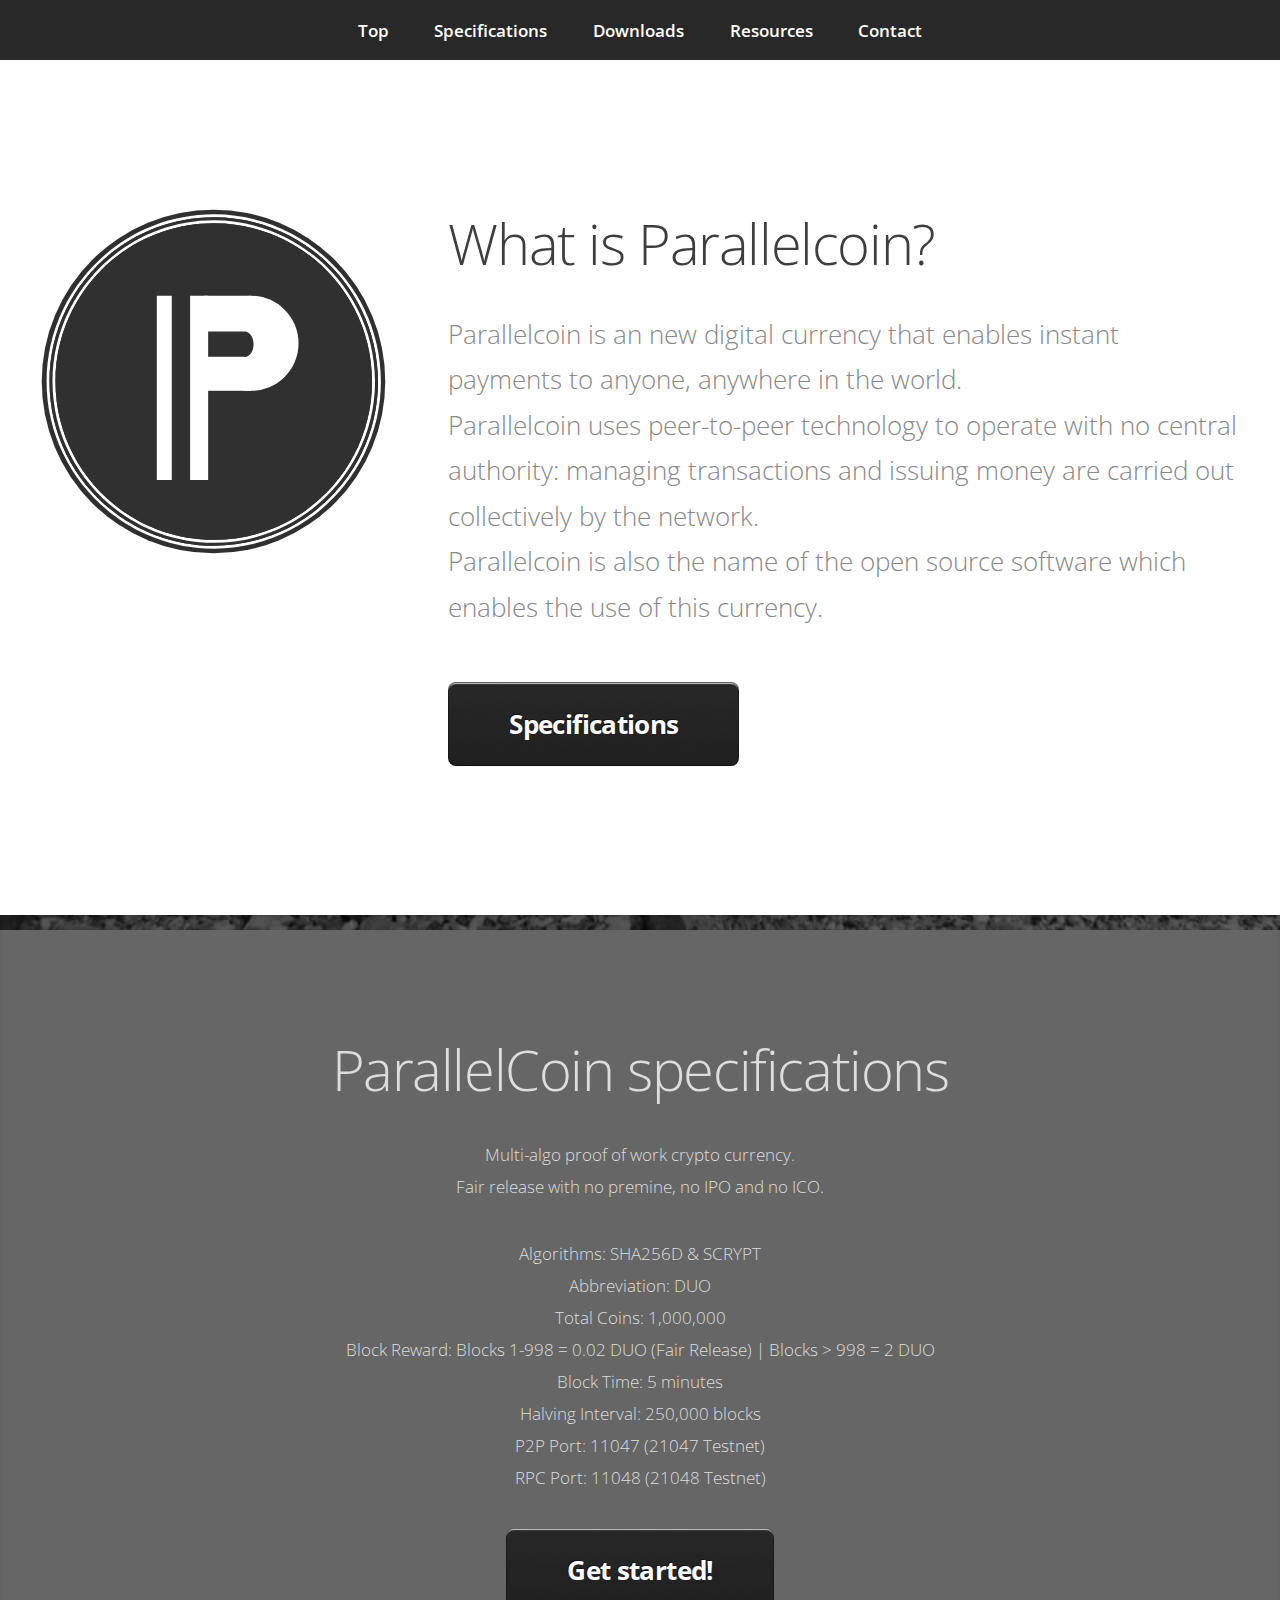
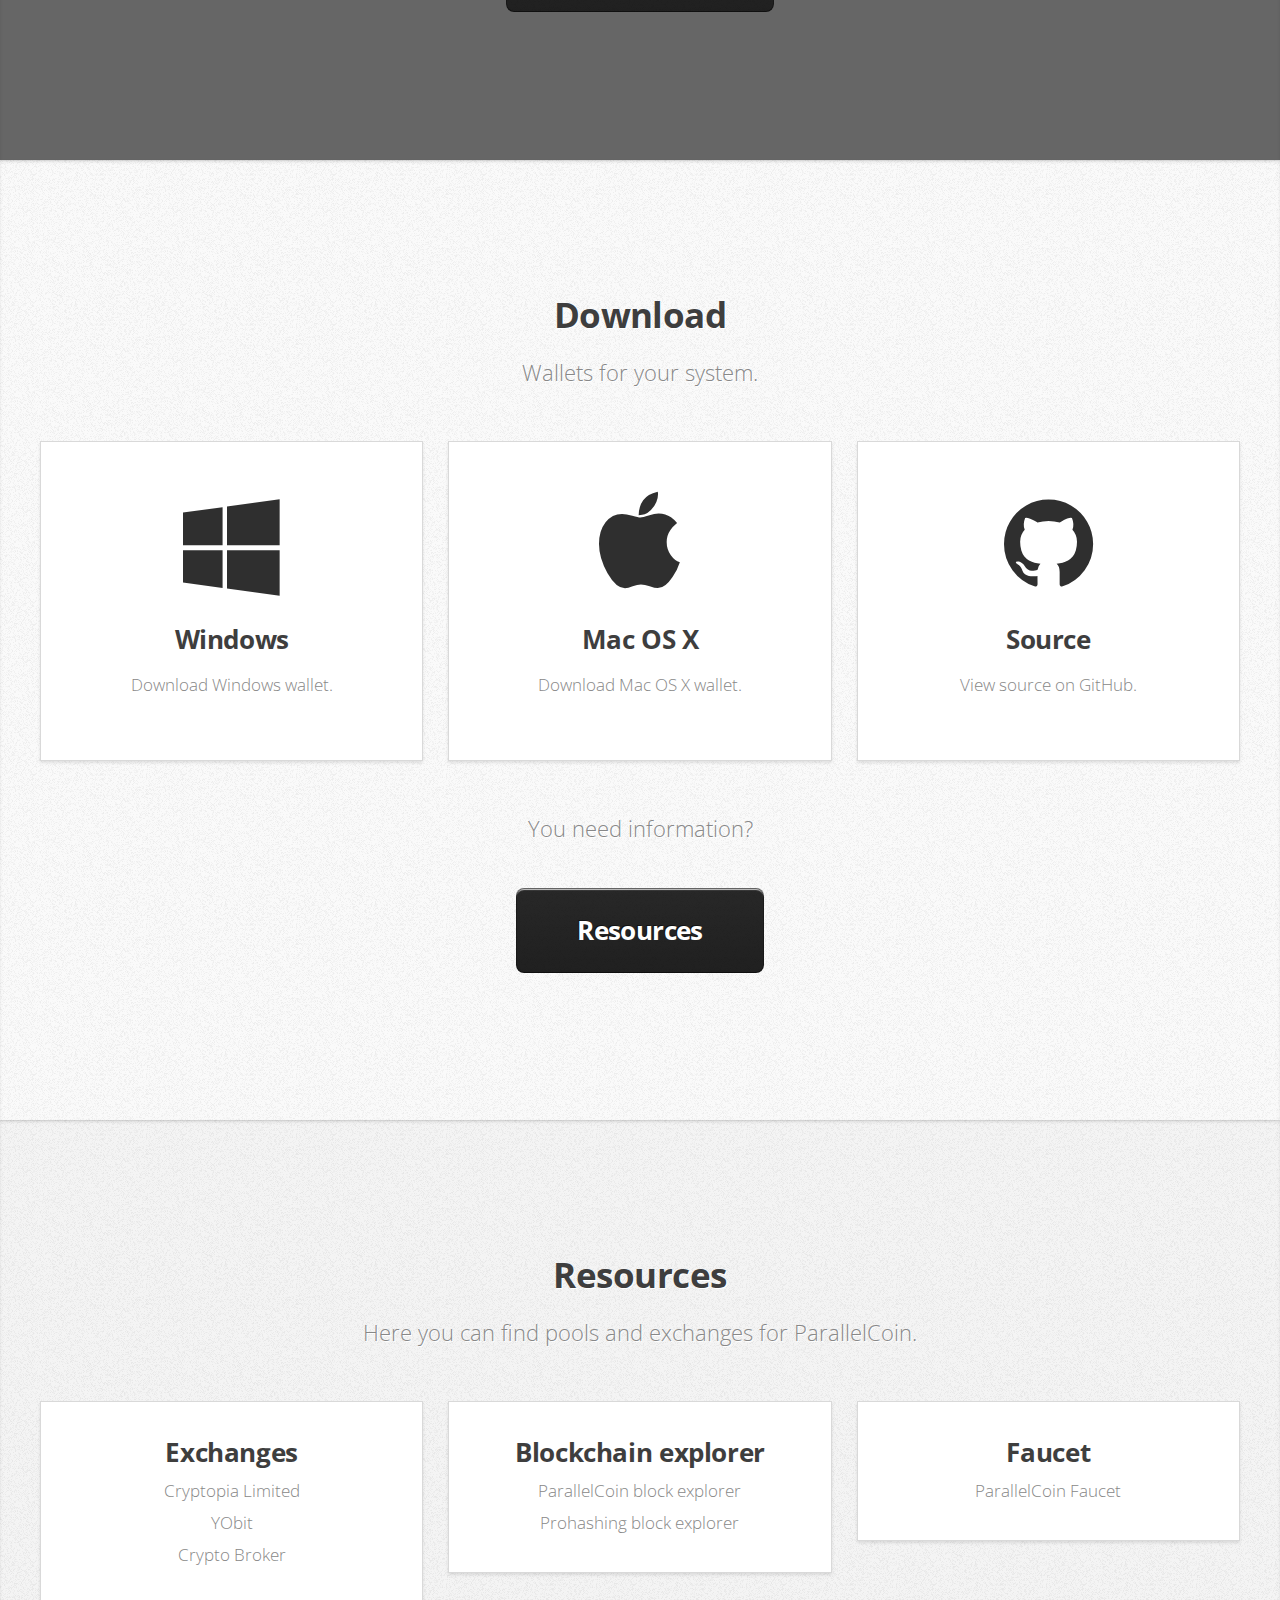
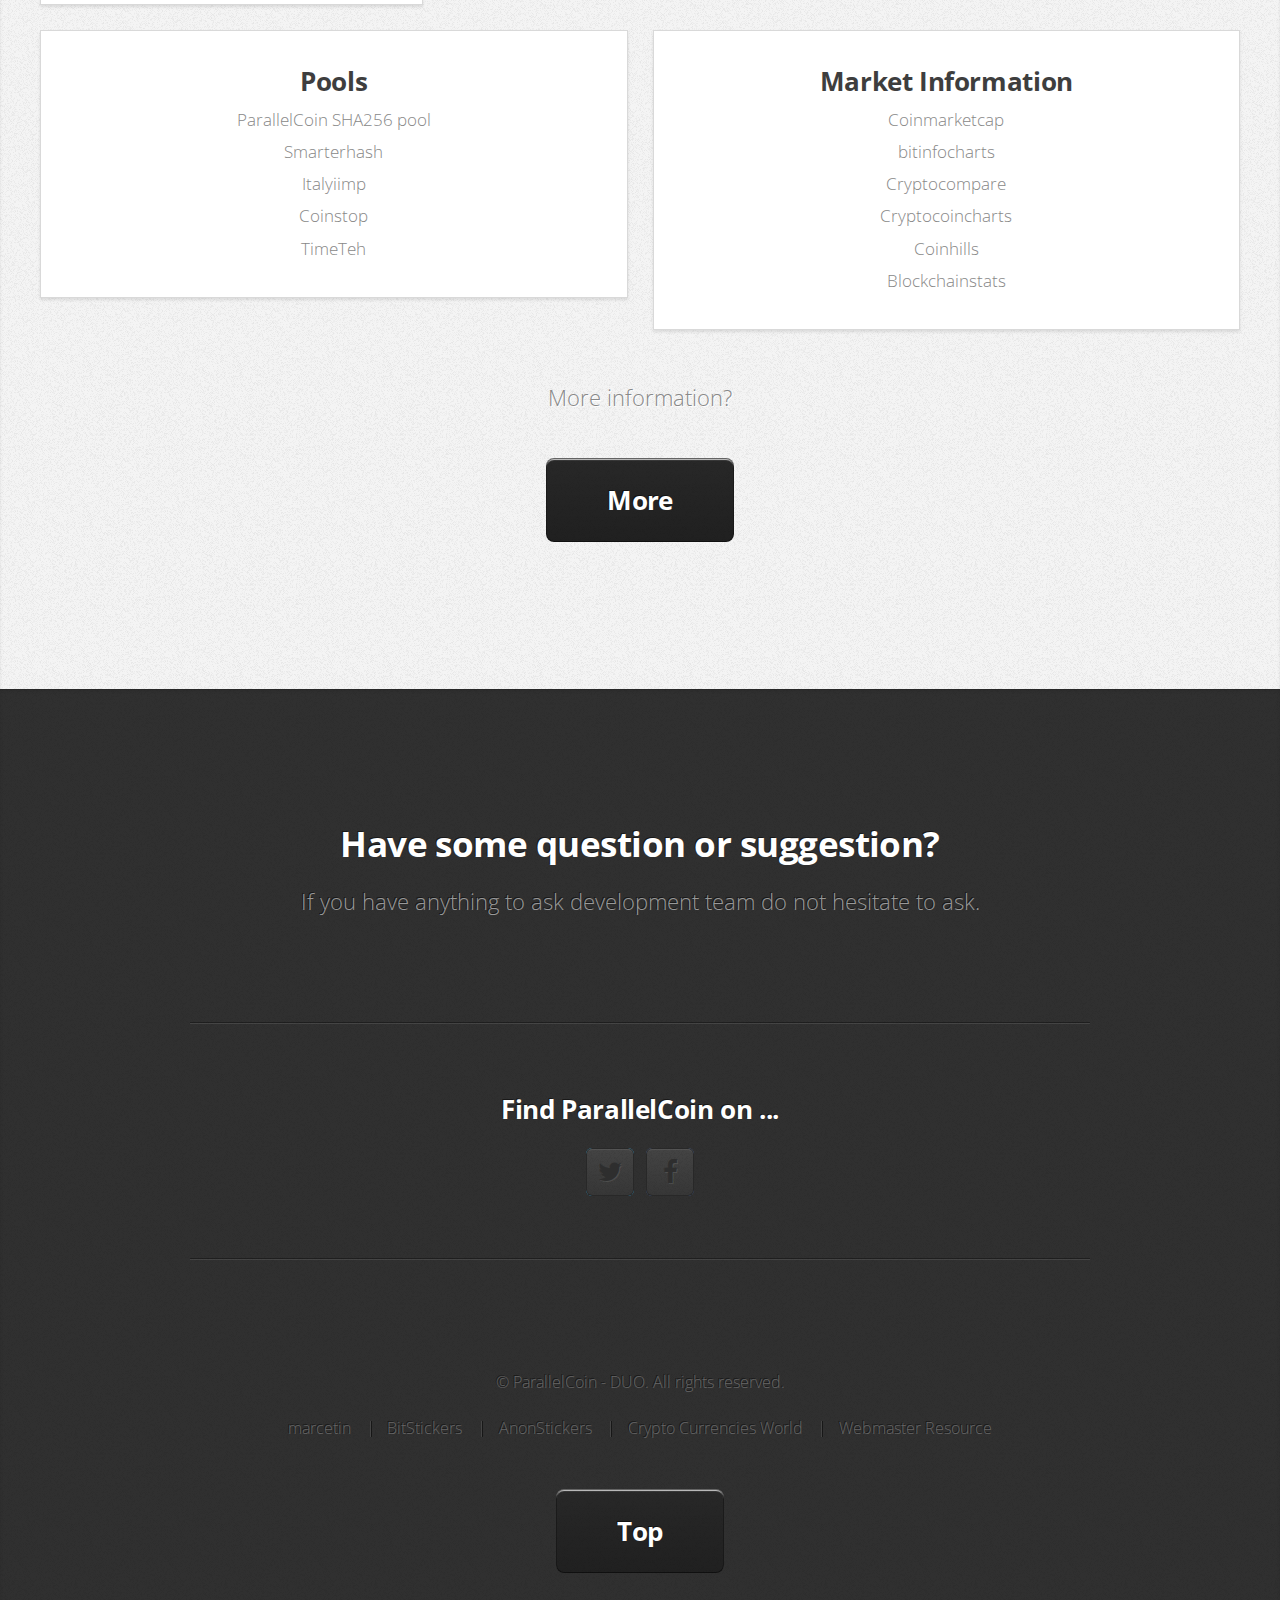
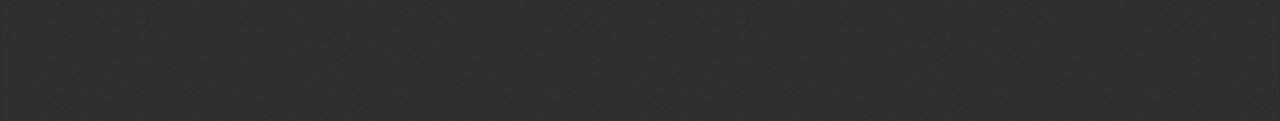
==== parallelcoin.info/index.html @ 6dc966e2 "first upload" ====
<!DOCTYPE HTML>
<html>

<!-- Mirrored from parallelcoin.info/ by HTTrack Website Copier/3.x [XR&CO'2014], Fri, 04 May 2018 20:57:20 GMT -->
<head>
<title>ParallelCoin - DUO</title>
<meta http-equiv="content-type" content="text/html; charset=utf-8" />
<meta name="description" content="Parallelcoin is an experimental new digital currency that enables instant payments to anyone, anywhere in the world." />
<meta name="keywords" content="ParallelCoin, DUO" />
<link rel="icon" type="image/x-icon" href="images/favicon.ico">
<!--[if lte IE 8]><script src="css/ie/html5shiv.js"></script><![endif]-->
<script src="js/jquery.min.js"></script>
<script src="js/jquery.scrolly.min.js"></script>
<script src="js/skel.min.js"></script>
<script src="js/init.js"></script>
<noscript>
			<link rel="stylesheet" href="css/skel.css" />
			<link rel="stylesheet" href="css/style.css" />
			<link rel="stylesheet" href="css/style-desktop.css" />
		</noscript>
<!--[if lte IE 8]><link rel="stylesheet" href="css/ie/v8.css" /><![endif]-->
<!--[if lte IE 9]><link rel="stylesheet" href="css/ie/v9.css" /><![endif]-->
</head>
<body>

<nav id="nav">
<ul class="container">
<li><a href="#top">Top</a></li>
<li><a href="#specs">Specifications</a></li>
<li><a href="#work">Downloads</a></li>
<li><a href="#portfolio">Resources</a></li>
<li><a href="#contact">Contact</a></li>
</ul>
</nav>

<div class="wrapper style0 first">
<article class="container" id="top">
<div class="row">
<div class="4u">
<span class="image fit"><img src="images/logo1.svg" alt="DUO - ParallelCoin" /></span>
</div>
<div class="8u">
<header>
<h1>What is Parallelcoin?</h1>
</header>
<p>Parallelcoin is an new digital currency that enables instant payments to anyone, anywhere in the world. <br>Parallelcoin uses peer-to-peer technology to operate with no central authority: managing transactions and issuing money are carried out collectively by the network.<br> Parallelcoin is also the name of the open source software which enables the use of this currency.</p>
<a href="#specs" class="button big scrolly">Specifications</a>
</div>
</div>
</article>
</div>

<div class="wrapper style1">
<article class="container" id="specs">
<div class="row">
<div class="12u">
<header>
<h1>ParallelCoin specifications</h1>
</header>
<p>Multi-algo proof of work crypto currency.<br>Fair release with no premine, no IPO and no ICO.<br>
<ul>
<li>Algorithms: SHA256D & SCRYPT</li>
<li>Abbreviation: DUO</li>
<li>Total Coins: 1,000,000</li>
<li>Block Reward: Blocks 1-998 = 0.02 DUO (Fair Release) | Blocks > 998 = 2 DUO</li>
<li>Block Time: 5 minutes</li>
<li>Halving Interval: 250,000 blocks</li>
<li>P2P Port: 11047 (21047 Testnet)</li>
<li>RPC Port: 11048 (21048 Testnet)</li>
</ul>
</p>
<a href="#work" class="button big scrolly">Get started!</a>
</div>
</div>
</article>
</div>

<div class="wrapper style2">
<article id="work">
<header>
<h2>Download</h2>
<p>Wallets for your system.</p>
</header>
<div class="container">
<div class="row">
<div class="4u">
<section class="box style1">
<a href="download/Parallelcoin-qt-v1.2.0.0-Win.zip" target="_blank">
<span class="icon featured fa-windows"></span>
<h3>Windows</h3>
<p>Download Windows wallet.</p>
</a>
</section>
</div>
<div class="4u">
<section class="box style1">
<a href="https://github.com/marcetin/parallelcoin" target="_blank">
<span class="icon featured fa-apple"></span>
<h3>Mac OS X</h3>
<p>Download Mac OS X wallet.</p>
</a>
</section>
</div>
<div class="4u">
<section class="box style1">
<a href="https://github.com/marcetin/parallelcoin" target="_blank">
<span class="icon featured fa-github"></span>
<h3>Source</h3>
<p>View source on GitHub.</p>
</a>
</section>
</div>
</div>
</div>
<footer>
<p>You need information?</p>
<a href="#portfolio" class="button big scrolly">Resources</a>
</footer>
</article>
</div>

<div class="wrapper style3">
<article id="portfolio">
<header>
<h2>Resources</h2>
<p>Here you can find pools and exchanges for ParallelCoin.</p>
</header>
<div class="container">
<div class="row">
<div class="4u">
<article class="box style2">
<h3>Exchanges</h3>
<p><a href="https://www.cryptopia.co.nz/Exchange?market=DUO_BTC" target="_blank">Cryptopia Limited</a></p>
<p><a href="https://yobit.net/en/trade/DUO/BTC" target="_blank">YObit</a></p>
<p><a href="https://trade.cryptobroker.io/markets/duobtc" target="_blank">Crypto Broker</a></p>
</article>
</div>
<div class="4u">
<article class="box style2">
<h3>Blockchain explorer</h3>
<p><a href="http://explorer.parallelcoin.info/" target="_blank">ParallelCoin block explorer</a></p>
<p><a href="https://prohashing.com/explorer/Parallelcoin/" target="_blank">Prohashing block explorer</a></p>
</article>
</div>
<div class="4u">
<article class="box style2">
<h3>Faucet</h3>
<p><a href="http://faucet.parallelcoin.info/">ParallelCoin Faucet</a></p>
</article>
</div>
</div>
<div class="row">
<div class="6u">
<article class="box style2">
<h3>Pools</h3>
<p><a href="http://pool.parallelcoin.info/" target="_blank">ParallelCoin SHA256 pool</a></p>
<p><a href="http://duo.smarterhash.com/" target="_blank">Smarterhash</a></p>
<p><a href="http://italyiimp.com/site/mining/" target="_blank">Italyiimp</a></p>
<p><a href="https://duo.coinstop.me/" target="_blank">Coinstop</a></p>
<p><a href="http://timeteh.com/" target="_blank">TimeTeh</a></p>
</article>
</div>
<div class="6u">
<article class="box style2">
<h3>Market Information</h3>
<p><a href="http://coinmarketcap.com/currencies/parallelcoin" target="_blank">Coinmarketcap</a></p>
<p><a href="https://bitinfocharts.com/de/parallelcoin/" target="_blank">bitinfocharts</a></p>
<p><a href="https://www.cryptocompare.com/coins/duo/overview" target="_blank">Cryptocompare</a></p>
<p><a href="http://www.cryptocoincharts.info/coins/show/duo" target="_blank">Cryptocoincharts</a></p>
<p><a href="https://www.coinhills.com/market/duo/" target="_blank">Coinhills</a></p>
<p><a href="http://www.blockchainstats.org/altcoin-market-data/parallelcoin-market-data/" target="_blank">Blockchainstats</a></p>
</article>
</div>
</div>
</div>
<footer>
<p>More information?</p>
<a href="#contact" class="button big scrolly">More</a>
</footer>
</article>
</div>

<div class="wrapper style4">
<article id="contact" class="container 75%">
<header>
<h2>Have some question or suggestion?</h2>
<p>If you have anything to ask development team do not hesitate to ask.</p>
</header>
<div>

<div class="row">
<div class="12u">
<hr />
<h3>Find ParallelCoin on ...</h3>
<ul class="social">
<li><a href="https://twitter.com/parallelcoinduo" class="icon fa-twitter"><span class="label">Twitter</span></a></li>
<li><a href="#" class="icon fa-facebook"><span class="label">Facebook</span></a></li>

</ul>
<hr />
</div>
</div>
</div>
<footer>
<ul id="copyright">
<li>&copy; ParallelCoin - DUO. All rights reserved.</li>
</ul>
<ul id="copyright">
<li><a href="http://marcetin.com/">marcetin</a></li>
<li><a href="https://bitstickers.net/">BitStickers</a></li>
<li><a href="https://anonstickers.shop/">AnonStickers</a></li>
<li><a href="http://com-http.us/">Crypto Currencies World</a></li>
<li><a href="http://com-http.org/">Webmaster Resource</a></li>
</ul>
</footer>
</article>
<a href="#top" class="button big scrolly">Top</a>
</div>
</body>

<!-- Mirrored from parallelcoin.info/ by HTTrack Website Copier/3.x [XR&CO'2014], Fri, 04 May 2018 20:57:24 GMT -->
</html>
---- parallelcoin.info/css/skel.css ----
/* Resets (http://meyerweb.com/eric/tools/css/reset/ | v2.0 | 20110126 | License: none (public domain)) */

	html,body,div,span,applet,object,iframe,h1,h2,h3,h4,h5,h6,p,blockquote,pre,a,abbr,acronym,address,big,cite,code,del,dfn,em,img,ins,kbd,q,s,samp,small,strike,strong,sub,sup,tt,var,b,u,i,center,dl,dt,dd,ol,ul,li,fieldset,form,label,legend,table,caption,tbody,tfoot,thead,tr,th,td,article,aside,canvas,details,embed,figure,figcaption,footer,header,hgroup,menu,nav,output,ruby,section,summary,time,mark,audio,video{margin:0;padding:0;border:0;font-size:100%;font:inherit;vertical-align:baseline;}article,aside,details,figcaption,figure,footer,header,hgroup,menu,nav,section{display:block;}body{line-height:1;}ol,ul{list-style:none;}blockquote,q{quotes:none;}blockquote:before,blockquote:after,q:before,q:after{content:'';content:none;}table{border-collapse:collapse;border-spacing:0;}body{-webkit-text-size-adjust:none}

/* Box Model */

	*, *:before, *:after {
		-moz-box-sizing: border-box;
		-webkit-box-sizing: border-box;
		box-sizing: border-box;
	}

/* Container */

	.container {
		margin-left: auto;
		margin-right: auto;

		/* width: (containers) */
		width: 1200px;
	}

	/* Modifiers */

		/* 125% */
			.container.\31 25\25 {
				width: 100%;

				/* max-width: (containers * 1.25) */
				max-width: 1500px;

				/* min-width: (containers) */
				min-width: 1200px;
			}

		/* 75% */
			.container.\37 5\25 {

				/* width: (containers * 0.75) */
				width: 900px;

			}

		/* 50% */
			.container.\35 0\25 {

				/* width: (containers * 0.50) */
				width: 600px;

			}

		/* 25% */
			.container.\32 5\25 {

				/* width: (containers * 0.25) */
				width: 300px;

			}

/* Grid */

	.row {
		border-bottom: solid 1px transparent;
	}

	.row > * {
		float: left;
	}

	.row:after, .row:before {
		content: '';
		display: block;
		clear: both;
		height: 0;
	}

	.row.uniform > * > :first-child {
		margin-top: 0;
	}

	.row.uniform > * > :last-child {
		margin-bottom: 0;
	}

	/* Gutters */

		/* Normal */

			.row > * {
				/* padding: (gutters.horizontal) 0 0 (gutters.vertical) */
				padding: 40px 0 0 40px;
			}

			.row {
				/* margin: -(gutters.horizontal) 0 -1px -(gutters.vertical) */
				margin: -40px 0 -1px -40px;
			}

			.row.uniform > * {
				/* padding: (gutters.vertical) 0 0 (gutters.vertical) */
				padding: 40px 0 0 40px;
			}

			.row.uniform {
				/* margin: -(gutters.vertical) 0 -1px -(gutters.vertical) */
				margin: -40px 0 -1px -40px;
			}

		/* 200% */

			.row.\32 00\25 > * {
				/* padding: (gutters.horizontal) 0 0 (gutters.vertical) */
				padding: 80px 0 0 80px;
			}

			.row.\32 00\25 {
				/* margin: -(gutters.horizontal) 0 -1px -(gutters.vertical) */
				margin: -80px 0 -1px -80px;
			}

			.row.uniform.\32 00\25 > * {
				/* padding: (gutters.vertical) 0 0 (gutters.vertical) */
				padding: 80px 0 0 80px;
			}

			.row.uniform.\32 00\25 {
				/* margin: -(gutters.vertical) 0 -1px -(gutters.vertical) */
				margin: -80px 0 -1px -80px;
			}

		/* 150% */

			.row.\31 50\25 > * {
				/* padding: (gutters.horizontal) 0 0 (gutters.vertical) */
				padding: 60px 0 0 60px;
			}

			.row.\31 50\25 {
				/* margin: -(gutters.horizontal) 0 -1px -(gutters.vertical) */
				margin: -60px 0 -1px -60px;
			}

			.row.uniform.\31 50\25 > * {
				/* padding: (gutters.vertical) 0 0 (gutters.vertical) */
				padding: 60px 0 0 60px;
			}

			.row.uniform.\31 50\25 {
				/* margin: -(gutters.vertical) 0 -1px -(gutters.vertical) */
				margin: -60px 0 -1px -60px;
			}

		/* 50% */

			.row.\35 0\25 > * {
				/* padding: (gutters.horizontal) 0 0 (gutters.vertical) */
				padding: 20px 0 0 20px;
			}

			.row.\35 0\25 {
				/* margin: -(gutters.horizontal) 0 -1px -(gutters.vertical) */
				margin: -20px 0 -1px -20px;
			}

			.row.uniform.\35 0\25 > * {
				/* padding: (gutters.vertical) 0 0 (gutters.vertical) */
				padding: 20px 0 0 20px;
			}

			.row.uniform.\35 0\25 {
				/* margin: -(gutters.vertical) 0 -1px -(gutters.vertical) */
				margin: -20px 0 -1px -20px;
			}

		/* 25% */

			.row.\32 5\25 > * {
				/* padding: (gutters.horizontal) 0 0 (gutters.vertical) */
				padding: 10px 0 0 10px;
			}

			.row.\32 5\25 {
				/* margin: -(gutters.horizontal) 0 -1px -(gutters.vertical) */
				margin: -10px 0 -1px -10px;
			}

			.row.uniform.\32 5\25 > * {
				/* padding: (gutters.vertical) 0 0 (gutters.vertical) */
				padding: 10px 0 0 10px;
			}

			.row.uniform.\32 5\25 {
				/* margin: -(gutters.vertical) 0 -1px -(gutters.vertical) */
				margin: -10px 0 -1px -10px;
			}

		/* 0% */

			.row.\30 \25 > * {
				padding: 0;
			}

			.row.\30 \25 {
				margin: 0 0 -1px 0;
			}

	/* Cells */

		.\31 2u, .\31 2u\24 { width: 100%; clear: none; margin-left: 0; }
		.\31 1u, .\31 1u\24 { width: 91.6666666667%; clear: none; margin-left: 0; }
		.\31 0u, .\31 0u\24 { width: 83.3333333333%; clear: none; margin-left: 0; }
		.\39 u, .\39 u\24 { width: 75%; clear: none; margin-left: 0; }
		.\38 u, .\38 u\24 { width: 66.6666666667%; clear: none; margin-left: 0; }
		.\37 u, .\37 u\24 { width: 58.3333333333%; clear: none; margin-left: 0; }
		.\36 u, .\36 u\24 { width: 50%; clear: none; margin-left: 0; }
		.\35 u, .\35 u\24 { width: 41.6666666667%; clear: none; margin-left: 0; }
		.\34 u, .\34 u\24 { width: 33.3333333333%; clear: none; margin-left: 0; }
		.\33 u, .\33 u\24 { width: 25%; clear: none; margin-left: 0; }
		.\32 u, .\32 u\24 { width: 16.6666666667%; clear: none; margin-left: 0; }
		.\31 u, .\31 u\24 { width: 8.3333333333%; clear: none; margin-left: 0; }

		.\31 2u\24 + *,
		.\31 1u\24 + *,
		.\31 0u\24 + *,
		.\39 u\24 + *,
		.\38 u\24 + *,
		.\37 u\24 + *,
		.\36 u\24 + *,
		.\35 u\24 + *,
		.\34 u\24 + *,
		.\33 u\24 + *,
		.\32 u\24 + *,
		.\31 u\24 + * {
			clear: left;
		}

		.\-11u { margin-left: 91.6666666667% }
		.\-10u { margin-left: 83.3333333333% }
		.\-9u { margin-left: 75% }
		.\-8u { margin-left: 66.6666666667% }
		.\-7u { margin-left: 58.3333333333% }
		.\-6u { margin-left: 50% }
		.\-5u { margin-left: 41.6666666667% }
		.\-4u { margin-left: 33.3333333333% }
		.\-3u { margin-left: 25% }
		.\-2u { margin-left: 16.6666666667% }
		.\-1u { margin-left: 8.3333333333% }
---- parallelcoin.info/css/style.css ----
@charset 'UTF-8';@import 'https://fonts.googleapis.com/css?family=Open+Sans:300,300italic,600,600italic,700';@import 'font-awesome.min.css';body,input,textarea,select{font-family:open sans,sans-serif;line-height:1.85em;color:#888;font-weight:300}body.is-loading *{-moz-transition:none!important;-webkit-transition:none!important;-o-transition:none!important;-ms-transition:none!important;transition:none!important;-moz-animation:none!important;-webkit-animation:none!important;-o-animation:none!important;-ms-animation:none!important;animation:none!important}body{background-image:url(../images/bg01.jpg);background-position:center center;background-repeat:no-repeat;background-size:cover;background-attachment:fixed}a,a:visited{color:#888;text-decoration:none;-moz-transition:color .2s ease-in-out;-webkit-transition:color .2s ease-in-out;-o-transition:color .2s ease-in-out;-ms-transition:color .2s ease-in-out;transition:color .2s ease-in-out}a:hover{}a img{border:0}b,strong{font-weight:600;color:#3e3e3e}i,em{font-style:italic}sub{position:relative;top:.5em;font-size:.8em}sup{position:relative;top:-.5em;font-size:.8em}blockquote{border-left:solid .75em #eee;padding:1em 0 1em 1.5em;font-style:italic}h1,h2,h3,h4,h5,h6{color:#3e3e3e}h1 a,h2 a,h3 a,h4 a,h5 a,h6 a{text-decoration:none;color:inherit}h2,h3,h4,h5,h6{font-weight:700}h1{font-weight:300}h1 strong{font-weight:700}em,i{font-style:italic}br.clear{clear:both}hr{border:0;border-top:solid 1px #444;border-top-color:rgba(0,0,0,.35);box-shadow:0 1px 0 0 rgba(255,255,255,.1);height:1px;margin:3em 0 4em}p,ul,ol,dl,table{margin-bottom:2em}form{}form label{color:#3e3e3e;font-weight:700;display:block;margin:0 0 .5em}form input[type=text],form input[type=email],form input[type=password],form select,form textarea{-webkit-appearance:none;display:block;border:0;padding:.75em;font-size:1em;border-radius:8px;border:solid 1px #ddd;background:#fff;color:#bbb;box-shadow:inset 0 2px 3px 1px rgba(0,0,0,.05),0 1px 0 0 rgba(255,255,255,.025);width:100%;-moz-transition:background .2s ease-in-out,box-shadow .2s ease-in-out;-webkit-transition:background .2s ease-in-out,box-shadow .2s ease-in-out;-o-transition:background .2s ease-in-out,box-shadow .2s ease-in-out;-ms-transition:background .2s ease-in-out,box-shadow .2s ease-in-out;transition:background .2s ease-in-out,box-shadow .2s ease-in-out}form input[type=text]:focus,form input[type=email]:focus,form input[type=password]:focus,form select:focus,form textarea:focus{background:#fafafa;box-shadow:inset 0 2px 5px 0 rgba(0,0,0,.05),0 1px 0 0 rgba(255,255,255,.025),inset 0 0 2px 1px #43bff0}form textarea{height:15em}form .formerize-placeholder{color:#555!important}form ::-webkit-input-placeholder{color:#555!important}form :-moz-placeholder{color:#555!important}form ::-moz-placeholder{color:#555!important}form :-ms-input-placeholder{color:#555!important}form ::-moz-focus-inner{border:0}table{width:100%}table.default{width:100%}table.default tr{border-top:solid 1px #eee}table.default tr:first-child{border-top:0}table.default td{padding:.5em 1em}table.default th{text-align:left;padding:.5em 1em;font-weight:600;margin:0 0 1em}table.default thead{background:#4f4f4f;color:#fff}table.default tfoot{}table.default tbody{}section,article{margin-bottom:3em}section>:last-child,article>:last-child{margin-bottom:0}section:last-child,article:last-child{margin-bottom:0}.image{display:inline-block;position:relative}.image img{display:block;width:100%}.image.fit{display:block;width:100%}.image.featured{display:block;width:100%;margin:0 0 2em}.image.left{float:left;margin:0 2em 2em 0}.image.centered{display:block;margin:0 0 2em}.image.centered img{margin:0 auto;width:auto}input[type=button],input[type=submit],input[type=reset],.button{-webkit-appearance:none;position:relative;display:inline-block;color:#fff!important;text-decoration:none;font-weight:700;border:0;outline:0;cursor:pointer;border-radius:8px;text-shadow:-1px -1px .5px rgba(0,0,0,.5);overflow:hidden;box-shadow:inset 0 0 0 1px rgba(0,0,0,.5),inset 0 2px 1px 0 rgba(255,255,255,.75);background:#282828;background-image:url('images/bg.png'),-moz-linear-gradient(top,rgba(0,0,0,0),rgba(0,0,0,0.2));background-image:url('images/bg.png'),-webkit-linear-gradient(top,rgba(0,0,0,0),rgba(0,0,0,0.2));background-image:url('images/bg.png'),-o-linear-gradient(top,rgba(0,0,0,0),rgba(0,0,0,0.2));background-image:url('images/bg.png'),-ms-linear-gradient(top,rgba(0,0,0,0),rgba(0,0,0,0.2));background-image:url('images/bg.png'),linear-gradient(top,rgba(0,0,0,0),rgba(0,0,0,0.2));-moz-transition:background-color .2s ease-in-out;-webkit-transition:background-color .2s ease-in-out;-o-transition:background-color .2s ease-in-out;-ms-transition:background-color .2s ease-in-out;transition:background-color .2s ease-in-out}input[type=button]:hover,input[type=submit]:hover,input[type=reset]:hover,.button:hover{background-color:#101010;color:#fff!important}input[type=button]:active,input[type=submit]:active,input[type=reset]:active,.button:active{background-color:#505050;top:1px}input[type=button].alt,input[type=submit].alt,input[type=reset].alt,.button.alt{background-color:#444;box-shadow:inset 0 0 0 1px #242424,inset 0 2px 1px 0 rgba(255,255,255,.2)}input[type=button].alt:hover,input[type=submit].alt:hover,input[type=reset].alt:hover,.button.alt:hover{background-color:#4f4f4f;color:#fff!important}input[type=button].alt:active,input[type=submit].alt:active,input[type=reset].alt:active,.button.alt:active{background-color:#3f3f3f}ul{}ul.default{list-style:disc;padding-left:1em}ul.default li{padding-left:.5em}ul.social{cursor:default;margin:0}ul.social li{position:relative;display:inline-block;margin:.25em;top:0}ul.social li a{display:block;width:48px;height:48px;border-radius:6px;top:0;position:relative;-moz-transition:top .2s ease-in-out;-webkit-transition:top .2s ease-in-out;-o-transition:top .2s ease-in-out;-ms-transition:top .2s ease-in-out;transition:top .2s ease-in-out}ul.social li a:before{background-color:#444;background-image:url('images/bg.png'),-moz-linear-gradient(top,rgba(0,0,0,0),rgba(0,0,0,0.2));background-image:url('images/bg.png'),-ms-linear-gradient(top,rgba(0,0,0,0),rgba(0,0,0,0.2));background-image:url('images/bg.png'),-o-linear-gradient(top,rgba(0,0,0,0),rgba(0,0,0,0.2));background-image:url('images/bg.png'),-webkit-linear-gradient(top,rgba(0,0,0,0),rgba(0,0,0,0.2));background-image:url('images/bg.png'),linear-gradient(top,rgba(0,0,0,0),rgba(0,0,0,0.2));border-radius:6px;box-shadow:inset 0 0 0 1px #282828,inset 0 2px 1px 0 rgba(255,255,255,.1);color:#2e2e2e!important;display:block;font-size:26px;height:48px;line-height:48px;text-align:center;outline:0;overflow:hidden;text-shadow:1px 1px 0 rgba(255,255,255,.1);width:48px;-moz-transition:background-color .2s ease-in-out;-webkit-transition:background-color .2s ease-in-out;-o-transition:background-color .2s ease-in-out;-ms-transition:background-color .2s ease-in-out;transition:background-color .2s ease-in-out}ul.social li a.fa-twitter{background-color:#2daae4}ul.social li a.fa-facebook{background-color:#3c5a98}ul.social li a.fa-dribbble{background-color:#c4376b}ul.social li a.fa-linkedin{background-color:#006599}ul.social li a.fa-tumblr{background-color:#51718a}ul.social li a.fa-google-plus{background-color:#da2713}ul.social li a.fa-github{background-color:#fafafa}ul.social li a.fa-rss{background-color:#f2600b}ul.social li a.fa-instagram{background-color:#e0d7c8}ul.social li a.fa-foursquare{background-color:#39a3d4}ul.social li a.fa-skype{background-color:#10bef1}ul.social li a.fa-soundcloud{background-color:#fe5419}ul.social li a.fa-youtube{background-color:#bf2e25}ul.social li a.fa-blogger{background-color:#ff6501}ul.social li a.fa-flickr{background-color:#0062db}ul.social li a.fa-vimeo{background-color:#4c8ab0}ul.social li a:hover{top:-5px}ul.social li a:hover:before{background-color:transparent}ul.actions{}ul.actions li{display:inline-block;margin:0 0 0 1em}ul.actions li:first-child{margin-left:0}ol{}ol.default{list-style:decimal;padding-left:1.25em}ol.default li{padding-left:.25em}.box{background:#fff;box-shadow:inset 0 0 0 1px rgba(0,0,0,.15),0 2px 3px 0 rgba(0,0,0,.1);text-align:center}.icon{text-decoration:none}.icon:before{display:inline-block;font-family:FontAwesome;font-size:1.25em;text-decoration:none;font-style:normal;font-weight:400;line-height:1;-webkit-font-smoothing:antialiased;-moz-osx-font-smoothing:grayscale}.icon>.label{display:none}.icon.featured{color:#2f2f2f;display:block;margin:0 0 1.5em;cursor:default}.icon.featured:before{font-size:6em}.wrapper{background-image:url(images/bg.png);box-shadow:inset 0 1px 0 0 rgba(0,0,0,.05),inset 0 2px 3px 0 rgba(0,0,0,.1)}.wrapper.first{box-shadow:none}.wrapper.style0{background-image:none;background-color:#fff}.wrapper.style1{background-image:none;background-color:rgba(0,0,0,.6)}.wrapper.style1 h1,.wrapper.style1 p,.wrapper.style1 li{color:#ddd}.wrapper.style2{background-color:#fafafa;text-shadow:1px 1px 0 #fff}.wrapper.style3{background-color:#f4f4f4;text-shadow:1px 1px 0 #fff}.wrapper.style4{background-color:#303030;color:#999;text-shadow:-1px -1px 0 #181818}.wrapper.style4 h1,.wrapper.style4 h2,.wrapper.style4 h3,.wrapper.style4 h4,.wrapper.style4 h5,.wrapper.style4 h6{color:#fff}.wrapper.style4 form input[type=text],.wrapper.style4 form input[type=password],.wrapper.style4 form select,.wrapper.style4 form textarea{border:0;background:#282828}.wrapper.style4 form input[type=text]:focus,.wrapper.style4 form input[type=password]:focus,.wrapper.style4 form select:focus,.wrapper.style4 form textarea:focus{background:#252525}#nav{background-color:#282828;text-align:center;position:fixed;left:0;top:0;width:100%;z-index:10000;cursor:default}#nav ul{margin-bottom:0}#nav li{display:inline-block}#nav a{position:relative;display:block;color:#fff;text-decoration:none;outline:0}#nav a:hover{color:#fff!important}#nav a.active:before{content:'';display:block;position:absolute;bottom:-.6em;left:50%;margin-left:-.75em;border-left:solid .75em transparent;border-right:solid .75em transparent;border-top:solid .6em #282828}#top{}#top .image{border-radius:50%}#top .image img{border-radius:50%}#top p{}#top p a{color:inherit}#copyright{color:#666}#copyright a{color:inherit;-moz-transition:color .2s ease-in-out;-webkit-transition:color .2s ease-in-out;-o-transition:color .2s ease-in-out;-ms-transition:color .2s ease-in-out;transition:color .2s ease-in-out}#copyright a:hover{color:#777}.box p{margin:0}
---- parallelcoin.info/css/style-desktop.css ----
body,input,textarea,select{font-size:13pt}h1{font-size:3.25em;letter-spacing:-.025em}h2{font-size:2em;letter-spacing:-.015em}h3{font-size:1.5em;letter-spacing:-.015em}h1,h2,h3,h4,h5,h6{margin:0 0 .75em}header{margin:0 0 3em}header>p{font-size:1.25em;margin:0}footer{margin:3em 0 0}footer>p{font-size:1.25em}form{}form .button{margin:0 .5em}input[type=button],input[type=submit],input[type=reset],.button{padding:1em 2.35em;font-size:1.1em}input[type=button].big,input[type=submit].big,input[type=reset].big,.button.big{font-size:1.5em;letter-spacing:-.025em}.box{padding:2em}.box.style1{padding:3em 2em 3.5em}.box.style1 h3{margin-bottom:.5em}.box.style2{}.box.style2 h3{margin-bottom:.25em}.box.style2 .image{position:relative;left:2em;top:2em;margin:-4em 0 4em -4em;width:auto}.wrapper{padding:8em 0;text-align:center}.wrapper.first{padding-top:12em}#nav{}#nav a:hover{background:#383838}#nav a:active{background:#484848}#nav a{padding:.2em 1em;margin:.6em .2em;font-weight:600;border-radius:8px;-moz-transition:background-color .2s ease-in-out;-webkit-transition:background-color .2s ease-in-out;-o-transition:background-color .2s ease-in-out;-ms-transition:background-color .2s ease-in-out;transition:background-color .2s ease-in-out;color:#fff}#top{text-align:left}#top .image{width:20em;height:20em;margin:0}#top h1{margin-top:.35em}#top p{font-size:1.5em;line-height:1.75em}#contact{}#contact footer{font-size:.9em}#copyright{font-size:1em;line-height:1em}#copyright li{display:inline-block;border-left:solid 1px rgba(0,0,0,.5);box-shadow:-1px 0 0 0 rgba(255,255,255,.1);padding:0 0 0 1em;margin:0 0 0 1em}#copyright li:first-child{border:0;box-shadow:none;padding-left:0;margin-left:0}
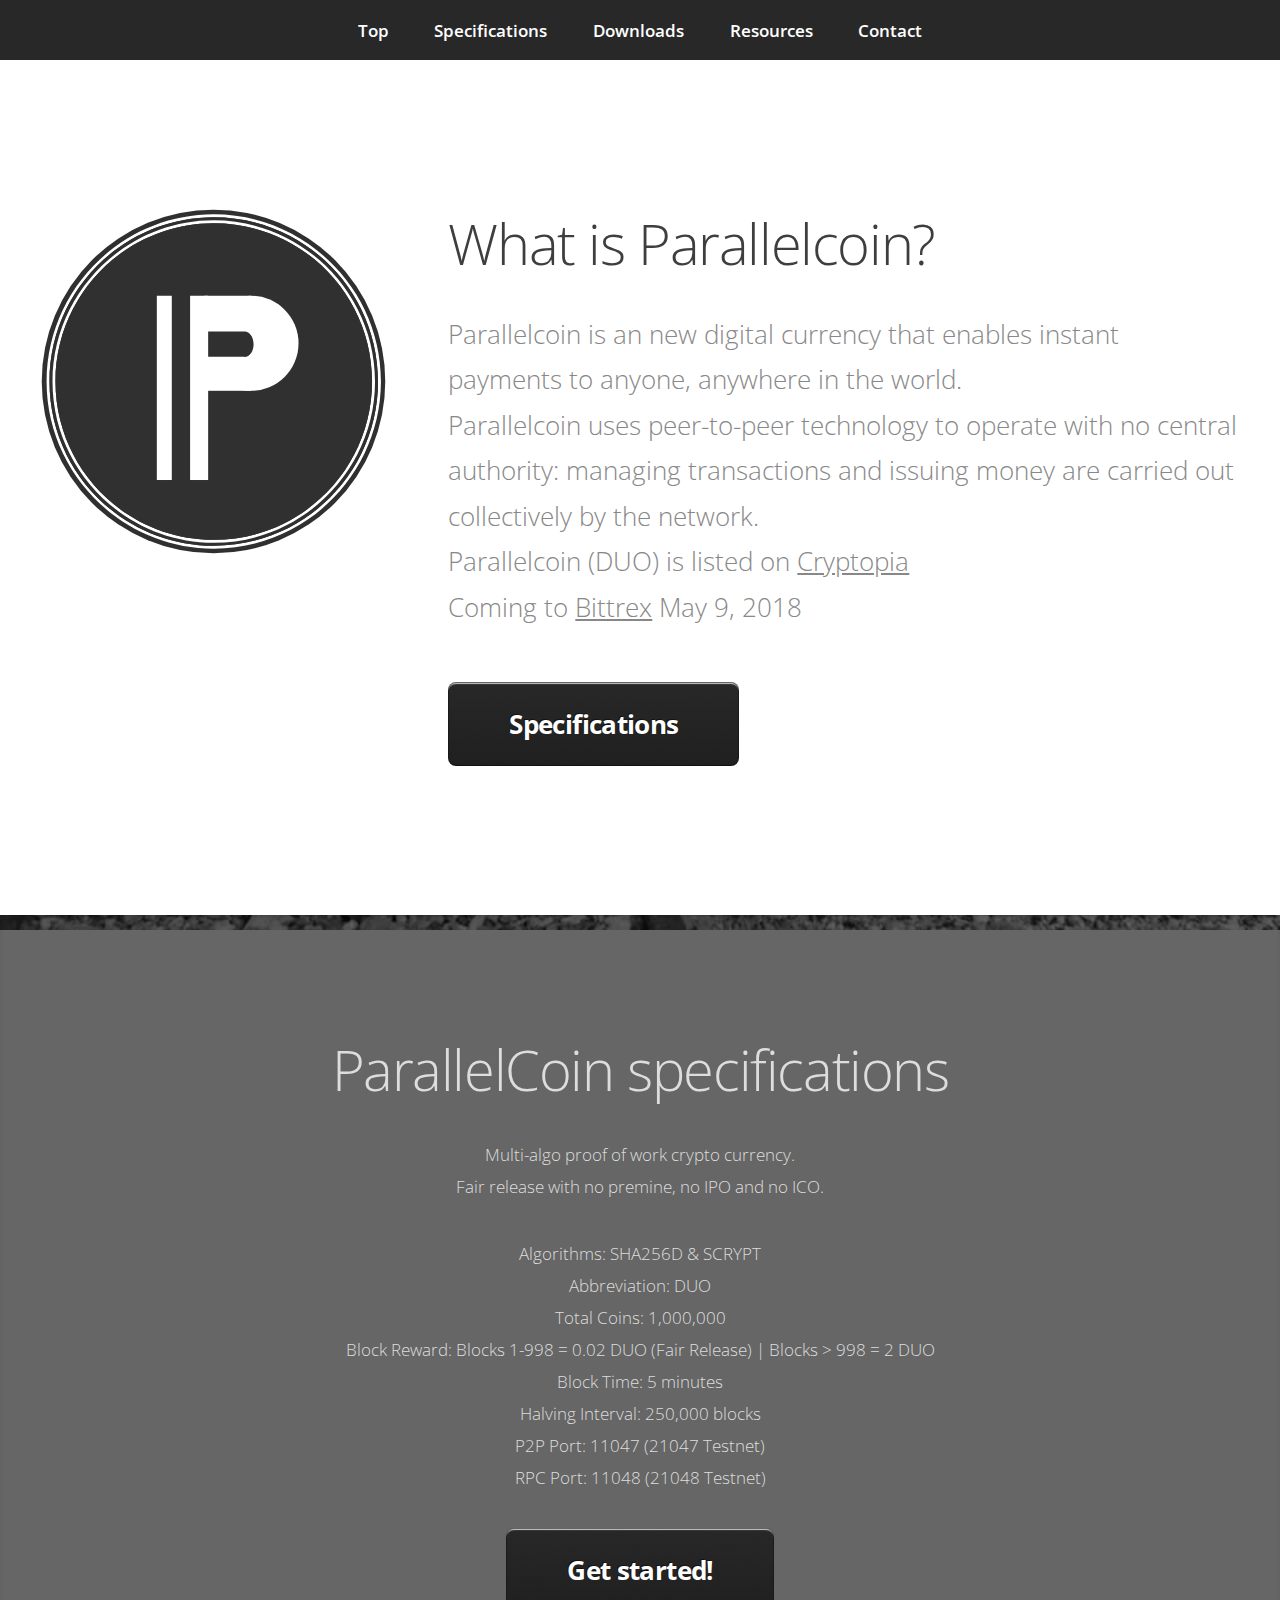
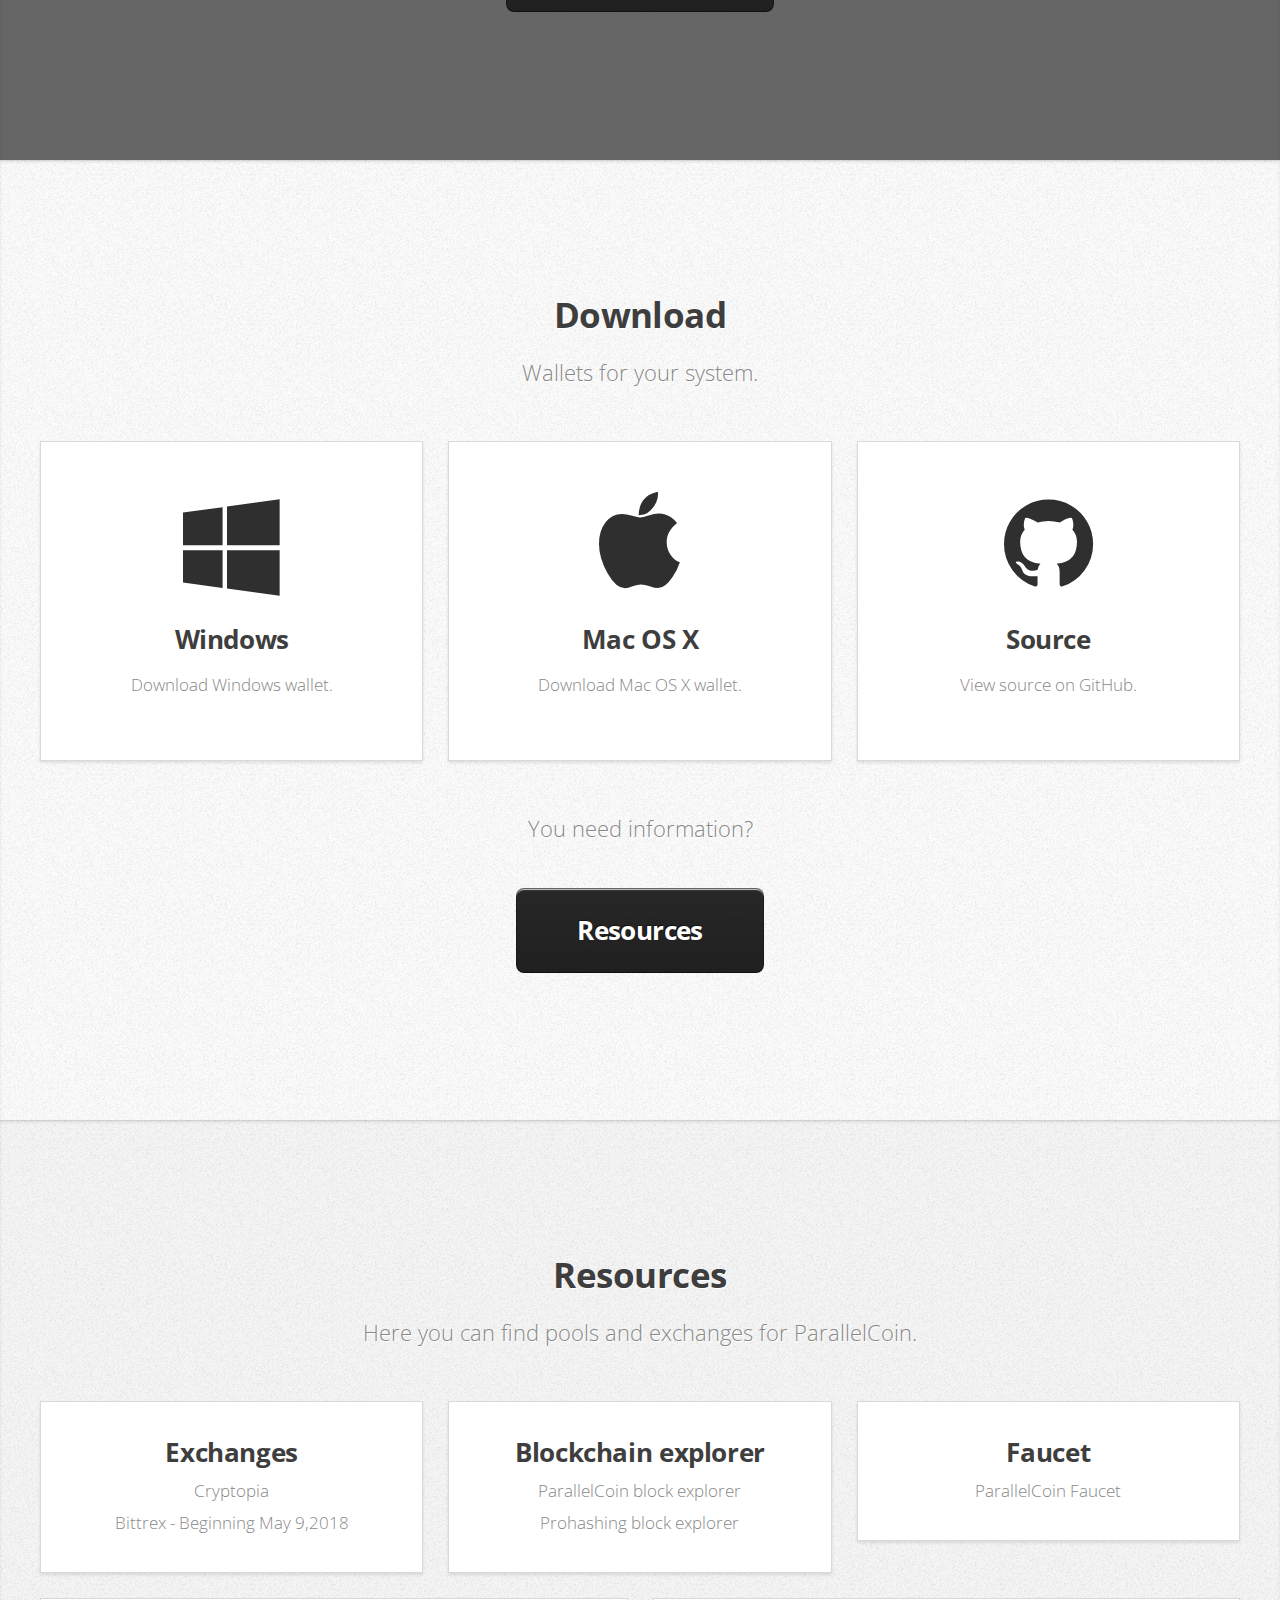
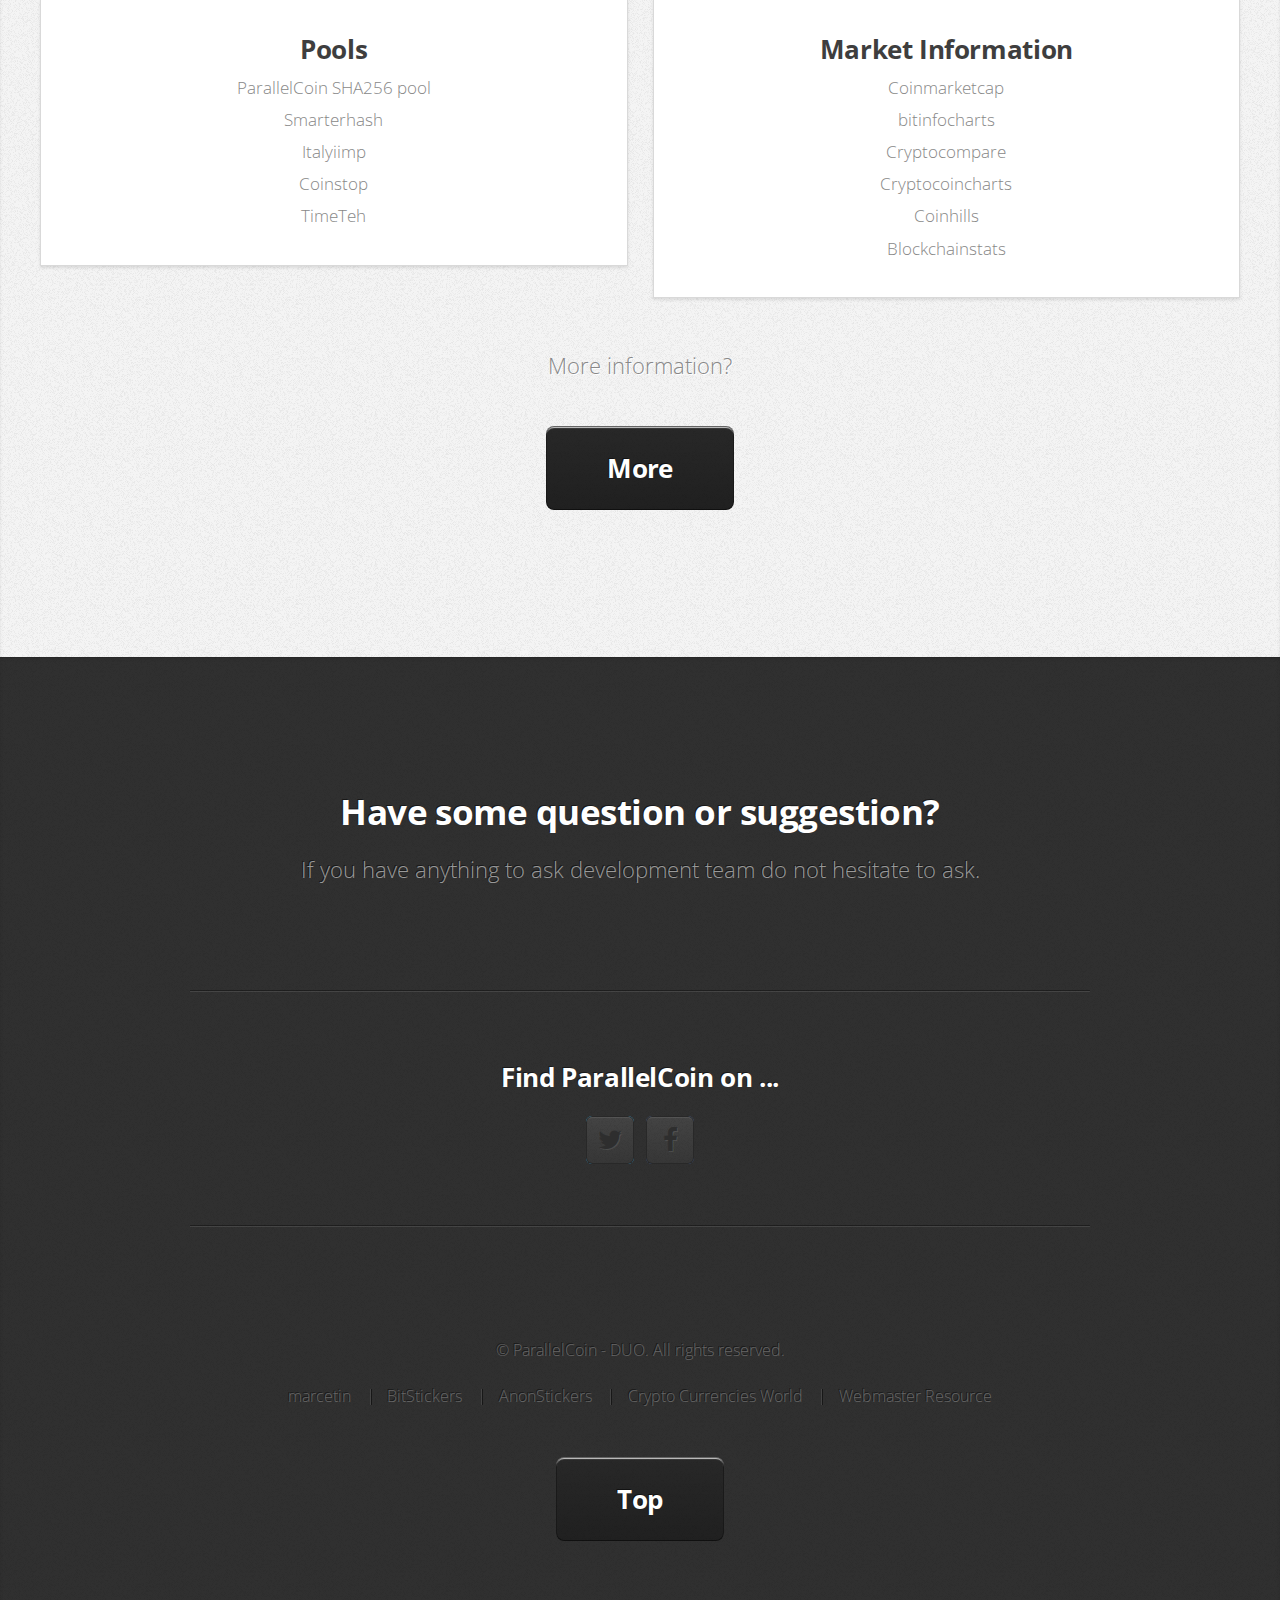
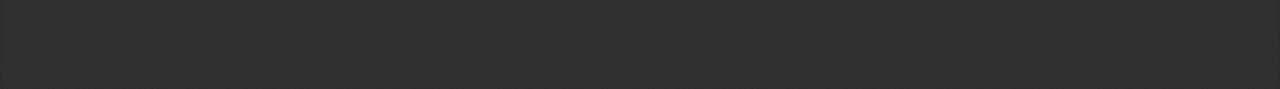
==== commit 2c6d6287: "Update index.html" ====
--- a/parallelcoin.info/index.html
+++ b/parallelcoin.info/index.html
@@ -43,7 +43,8 @@
 <header>
 <h1>What is Parallelcoin?</h1>
 </header>
-<p>Parallelcoin is an new digital currency that enables instant payments to anyone, anywhere in the world. <br>Parallelcoin uses peer-to-peer technology to operate with no central authority: managing transactions and issuing money are carried out collectively by the network.<br> Parallelcoin is also the name of the open source software which enables the use of this currency.</p>
+<p>Parallelcoin is an new digital currency that enables instant payments to anyone, anywhere in the world. <br>Parallelcoin uses peer-to-peer technology to operate with no central authority: managing transactions and issuing money are carried out collectively by the network.<br> Parallelcoin (DUO) is listed on <a href="https://www.cryptopia.co.nz/Exchange?market=DUO_BTC" target="_blank"><u>Cryptopia</u></a><br>
+	Coming to <a href="https://bittrex.com" target="_blank"><u>Bittrex</u></a> May 9, 2018</p>
 <a href="#specs" class="button big scrolly">Specifications</a>
 </div>
 </div>
@@ -130,9 +131,8 @@
 <div class="4u">
 <article class="box style2">
 <h3>Exchanges</h3>
-<p><a href="https://www.cryptopia.co.nz/Exchange?market=DUO_BTC" target="_blank">Cryptopia Limited</a></p>
-<p><a href="https://yobit.net/en/trade/DUO/BTC" target="_blank">YObit</a></p>
-<p><a href="https://trade.cryptobroker.io/markets/duobtc" target="_blank">Crypto Broker</a></p>
+<p><a href="https://www.cryptopia.co.nz/Exchange?market=DUO_BTC" target="_blank">Cryptopia</a></p>
+<p><a href="https://bittrex.com" target="_blank">Bittrex - Beginning May 9,2018</a></p>
 </article>
 </div>
 <div class="4u">
@@ -219,4 +219,4 @@
 </body>
 
 <!-- Mirrored from parallelcoin.info/ by HTTrack Website Copier/3.x [XR&CO'2014], Fri, 04 May 2018 20:57:24 GMT -->
-</html>+</html>
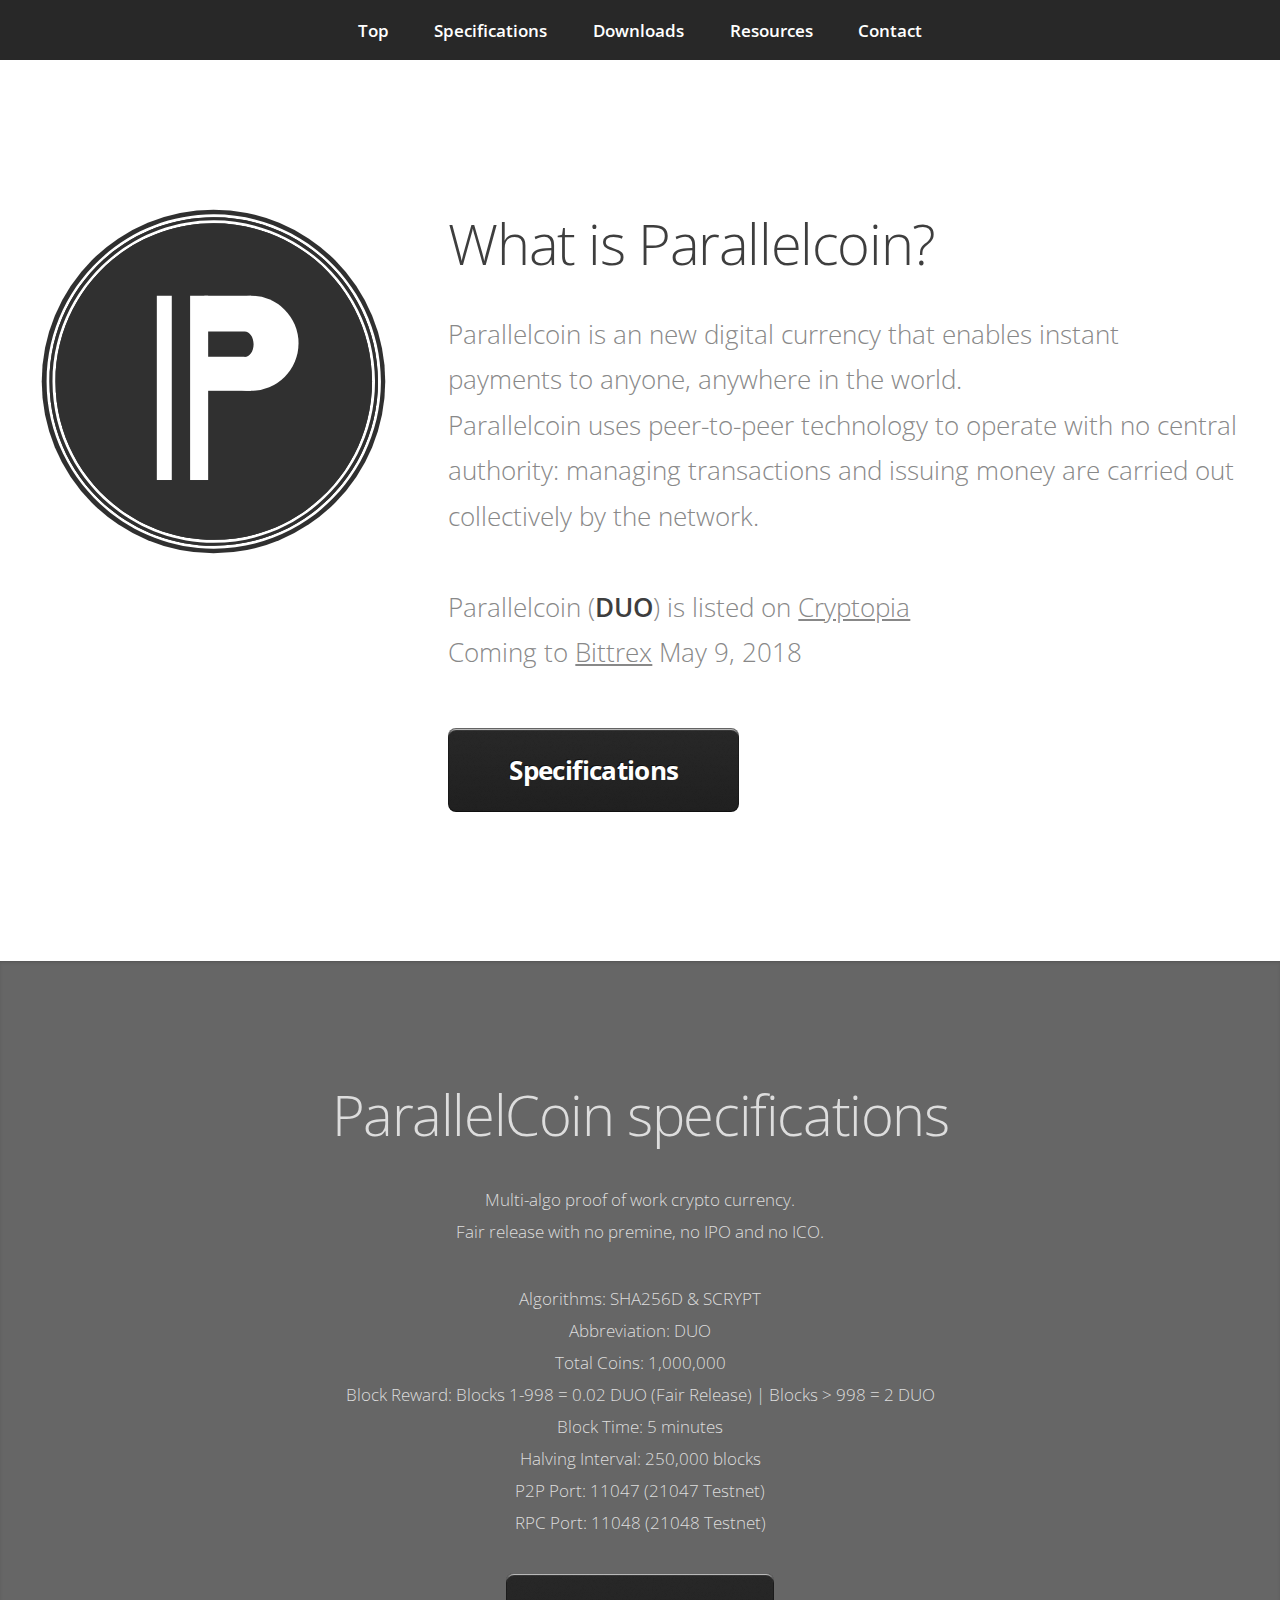
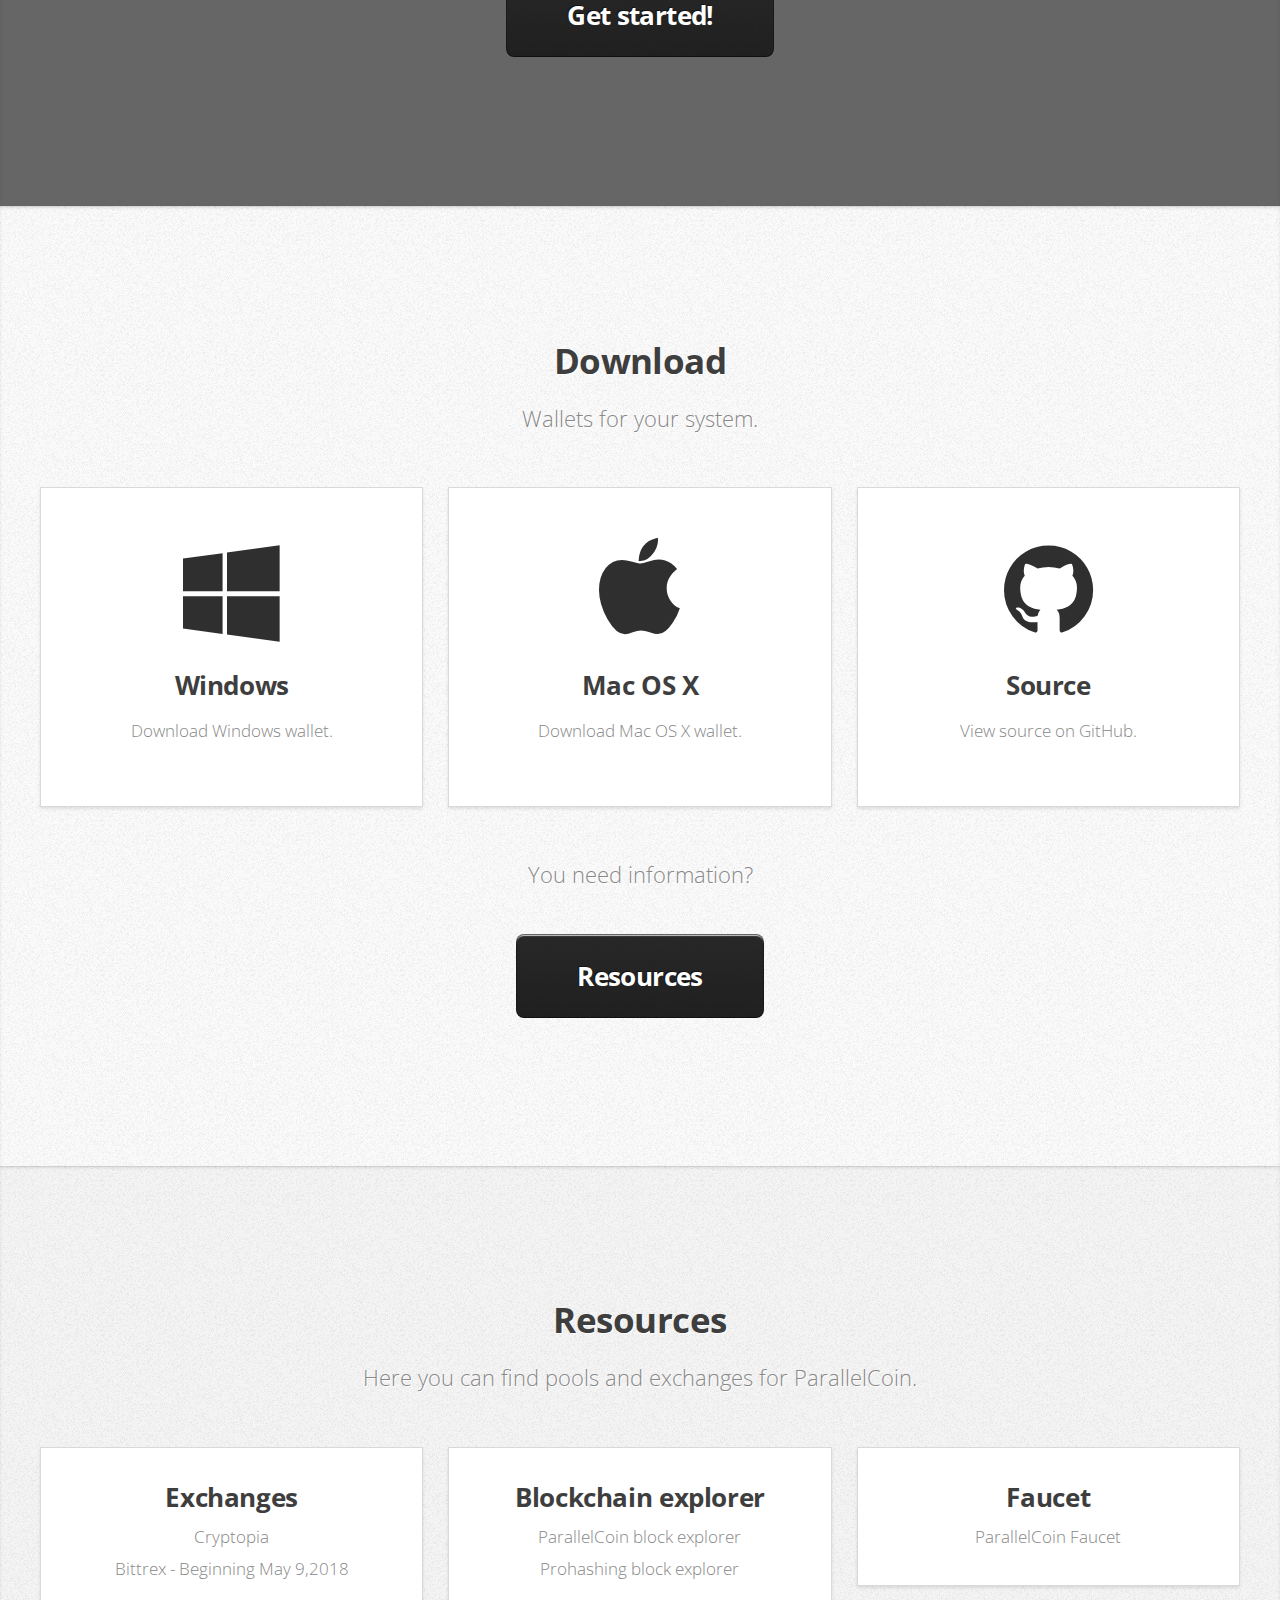
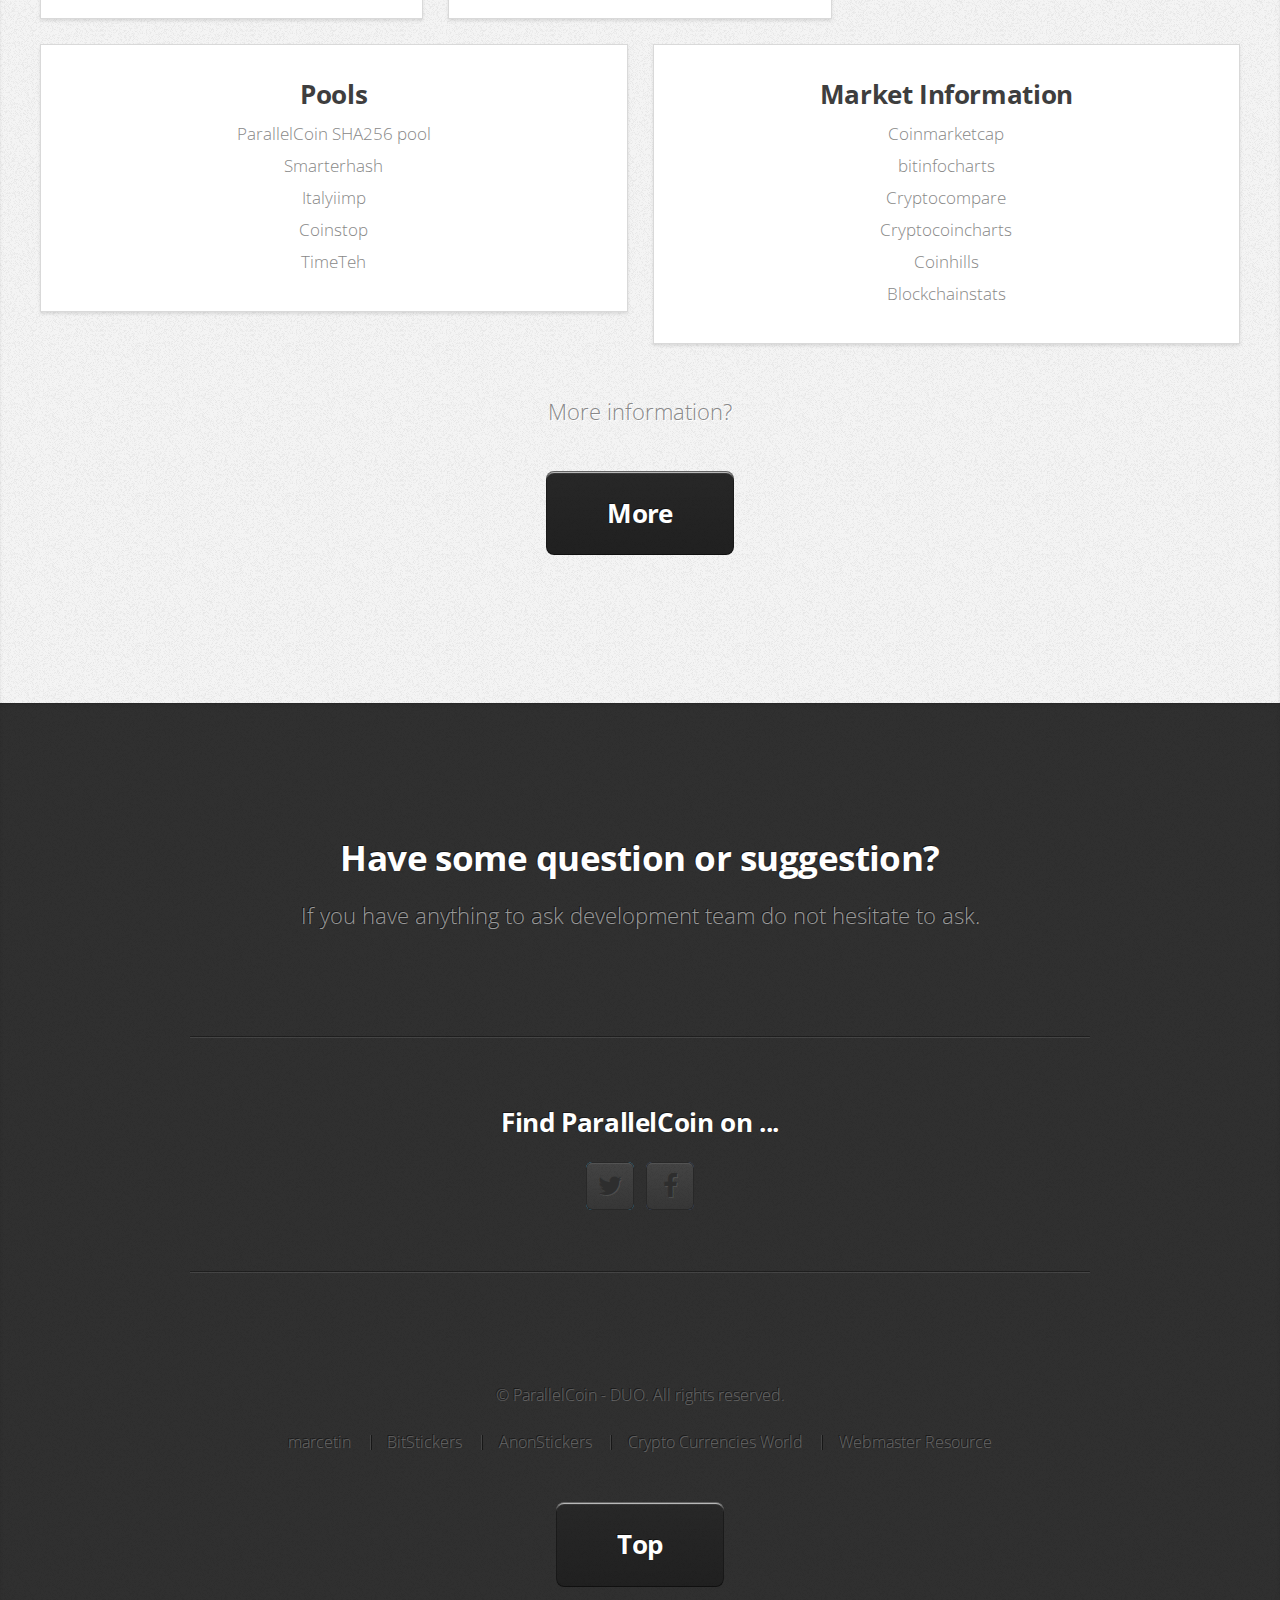
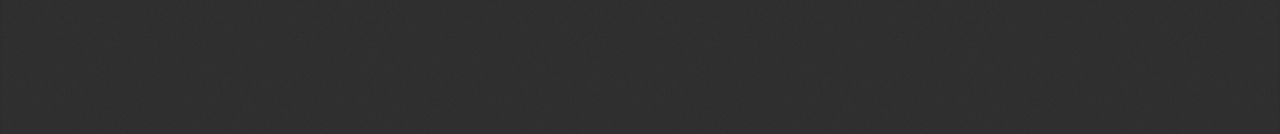
==== commit 576a0679: "Update index.html" ====
--- a/parallelcoin.info/index.html
+++ b/parallelcoin.info/index.html
@@ -43,7 +43,7 @@
 <header>
 <h1>What is Parallelcoin?</h1>
 </header>
-<p>Parallelcoin is an new digital currency that enables instant payments to anyone, anywhere in the world. <br>Parallelcoin uses peer-to-peer technology to operate with no central authority: managing transactions and issuing money are carried out collectively by the network.<br> Parallelcoin (DUO) is listed on <a href="https://www.cryptopia.co.nz/Exchange?market=DUO_BTC" target="_blank"><u>Cryptopia</u></a><br>
+<p>Parallelcoin is an new digital currency that enables instant payments to anyone, anywhere in the world. <br>Parallelcoin uses peer-to-peer technology to operate with no central authority: managing transactions and issuing money are carried out collectively by the network.<br><br> Parallelcoin (<b>DUO</b>) is listed on <a href="https://www.cryptopia.co.nz/Exchange?market=DUO_BTC" target="_blank"><u>Cryptopia</u></a><br>
 	Coming to <a href="https://bittrex.com" target="_blank"><u>Bittrex</u></a> May 9, 2018</p>
 <a href="#specs" class="button big scrolly">Specifications</a>
 </div>
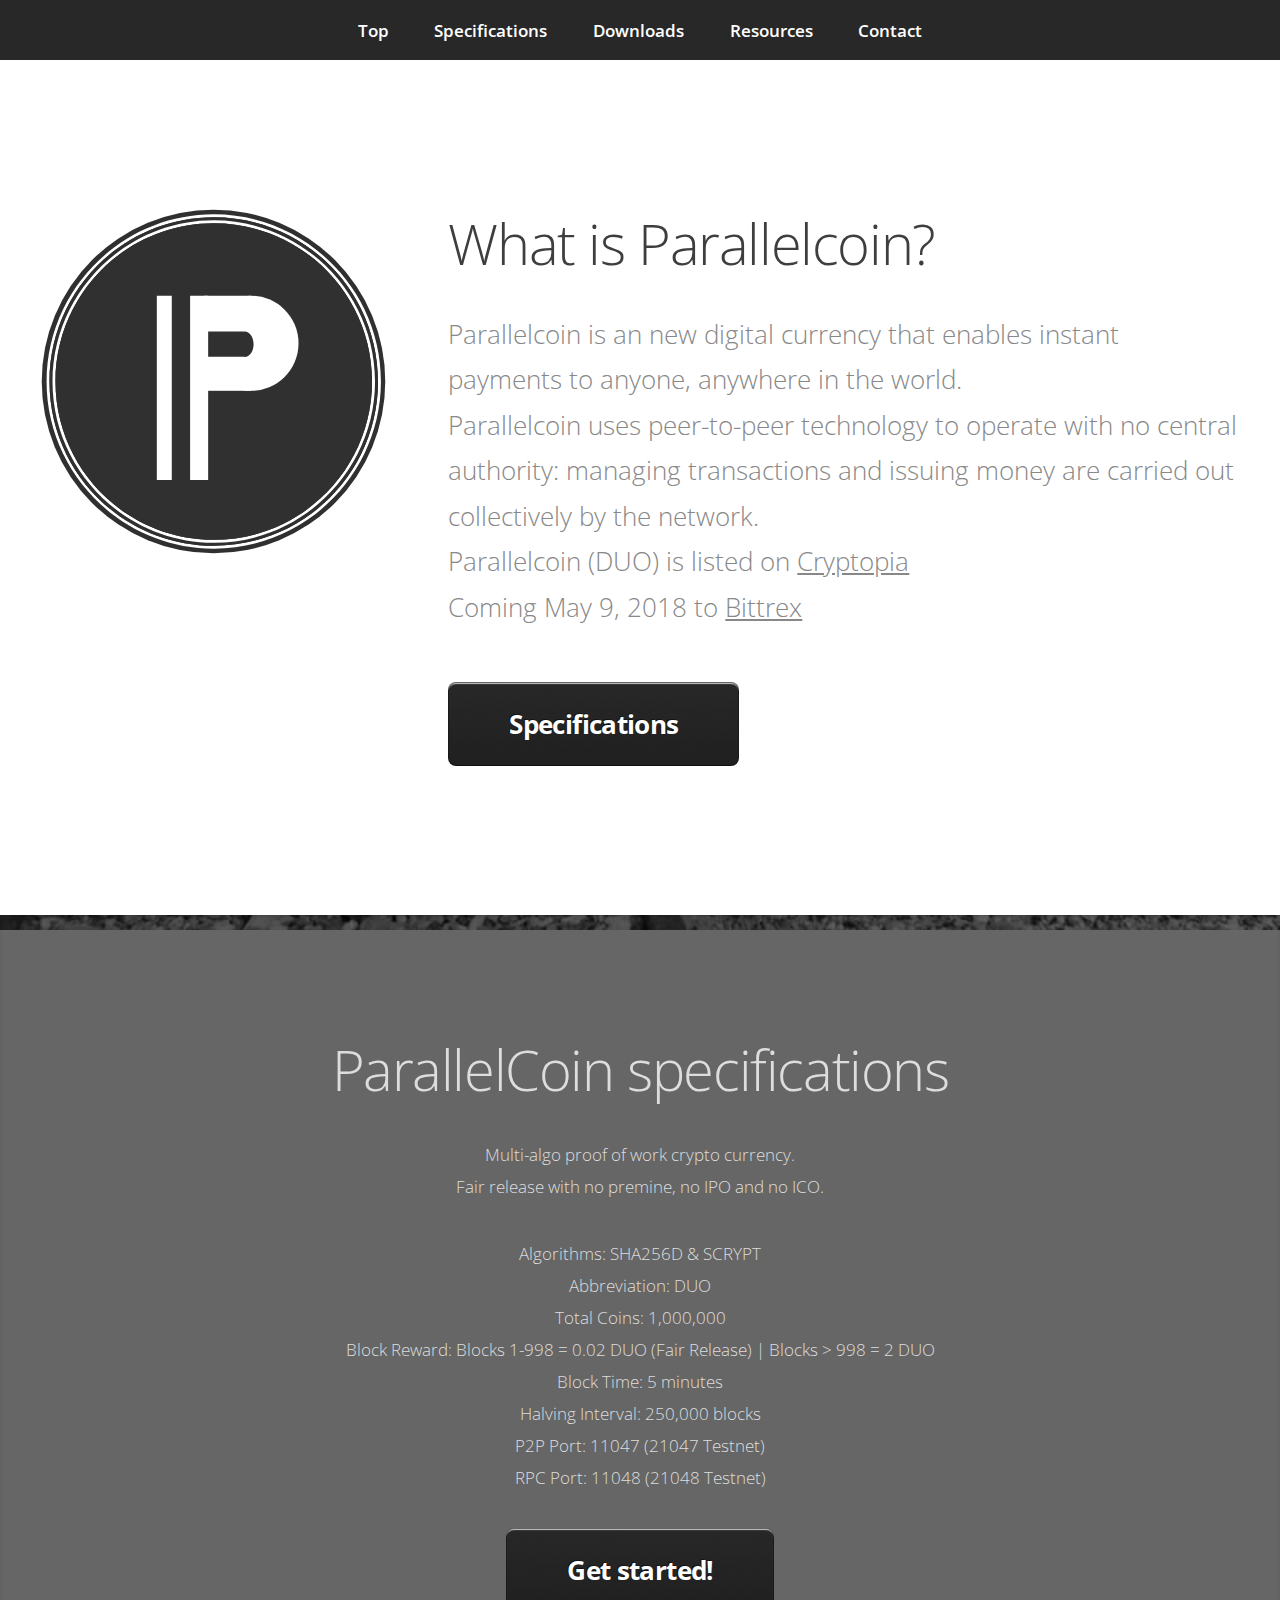
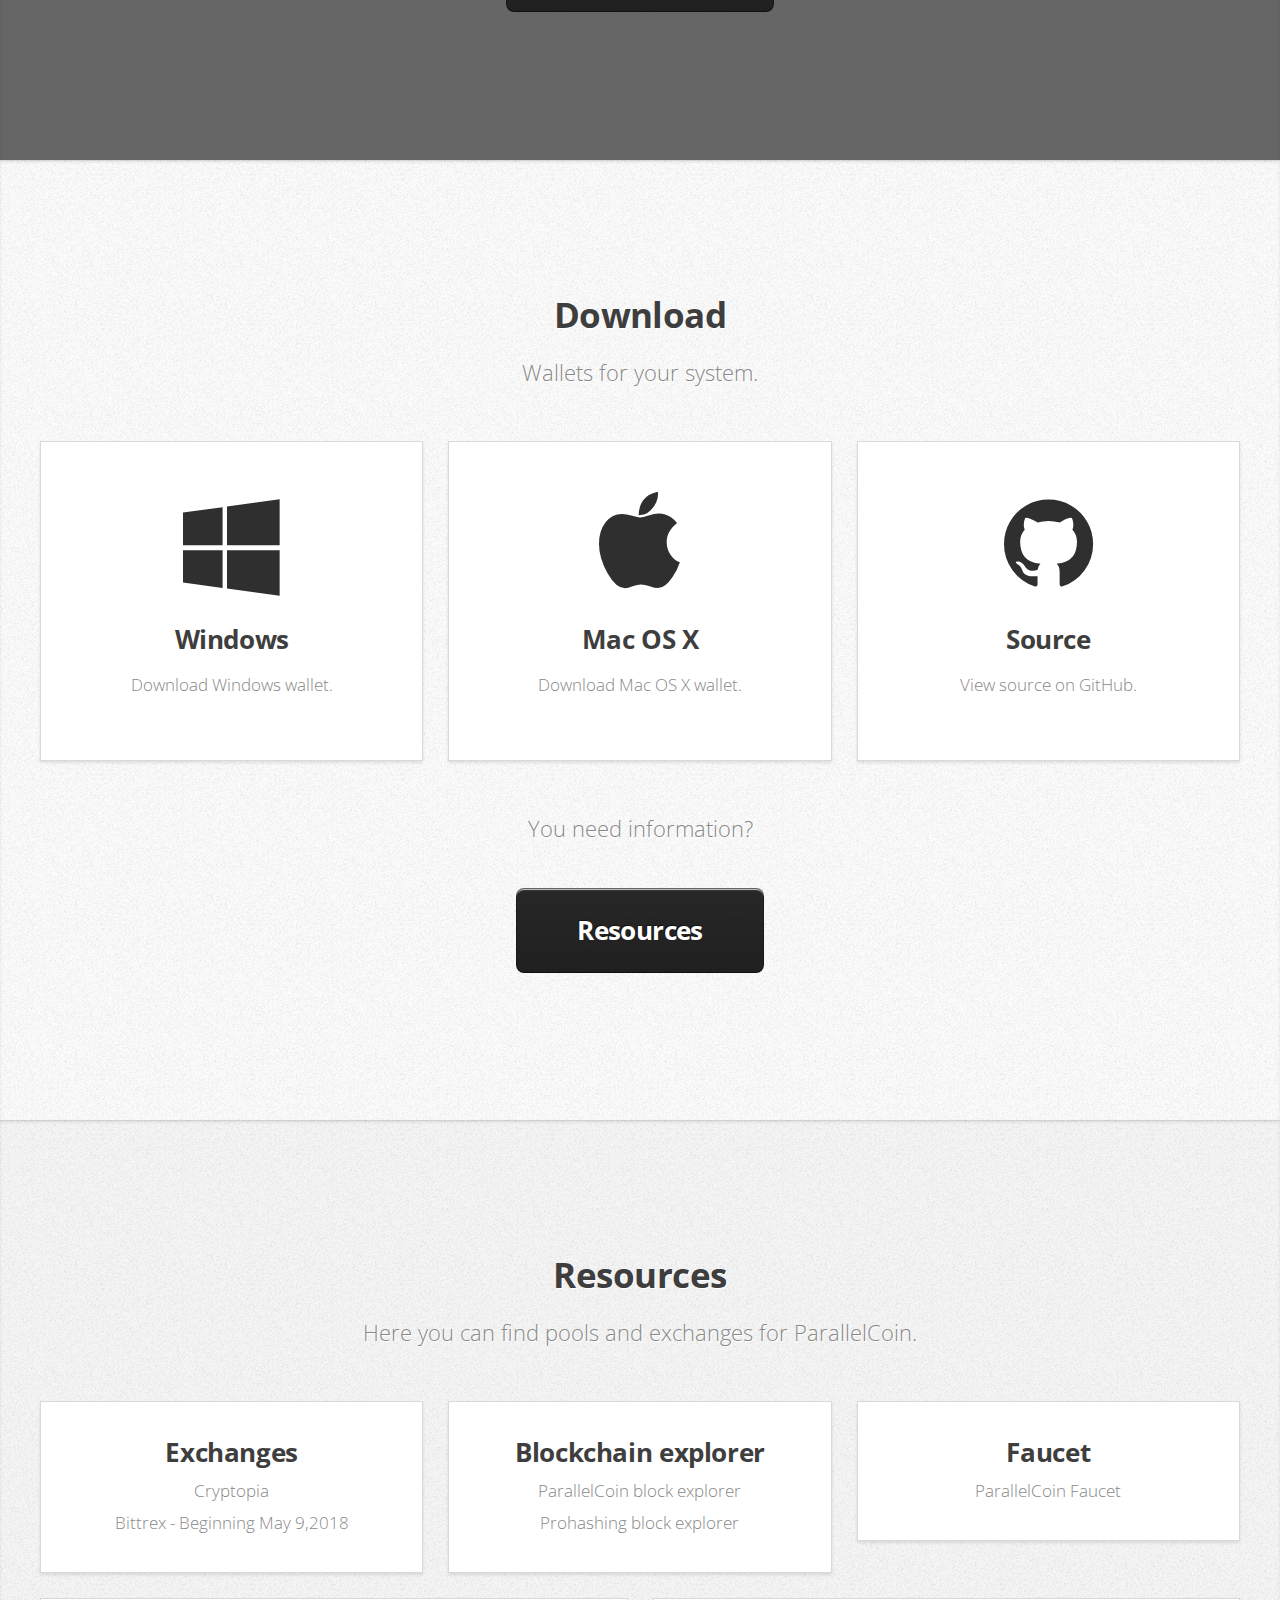
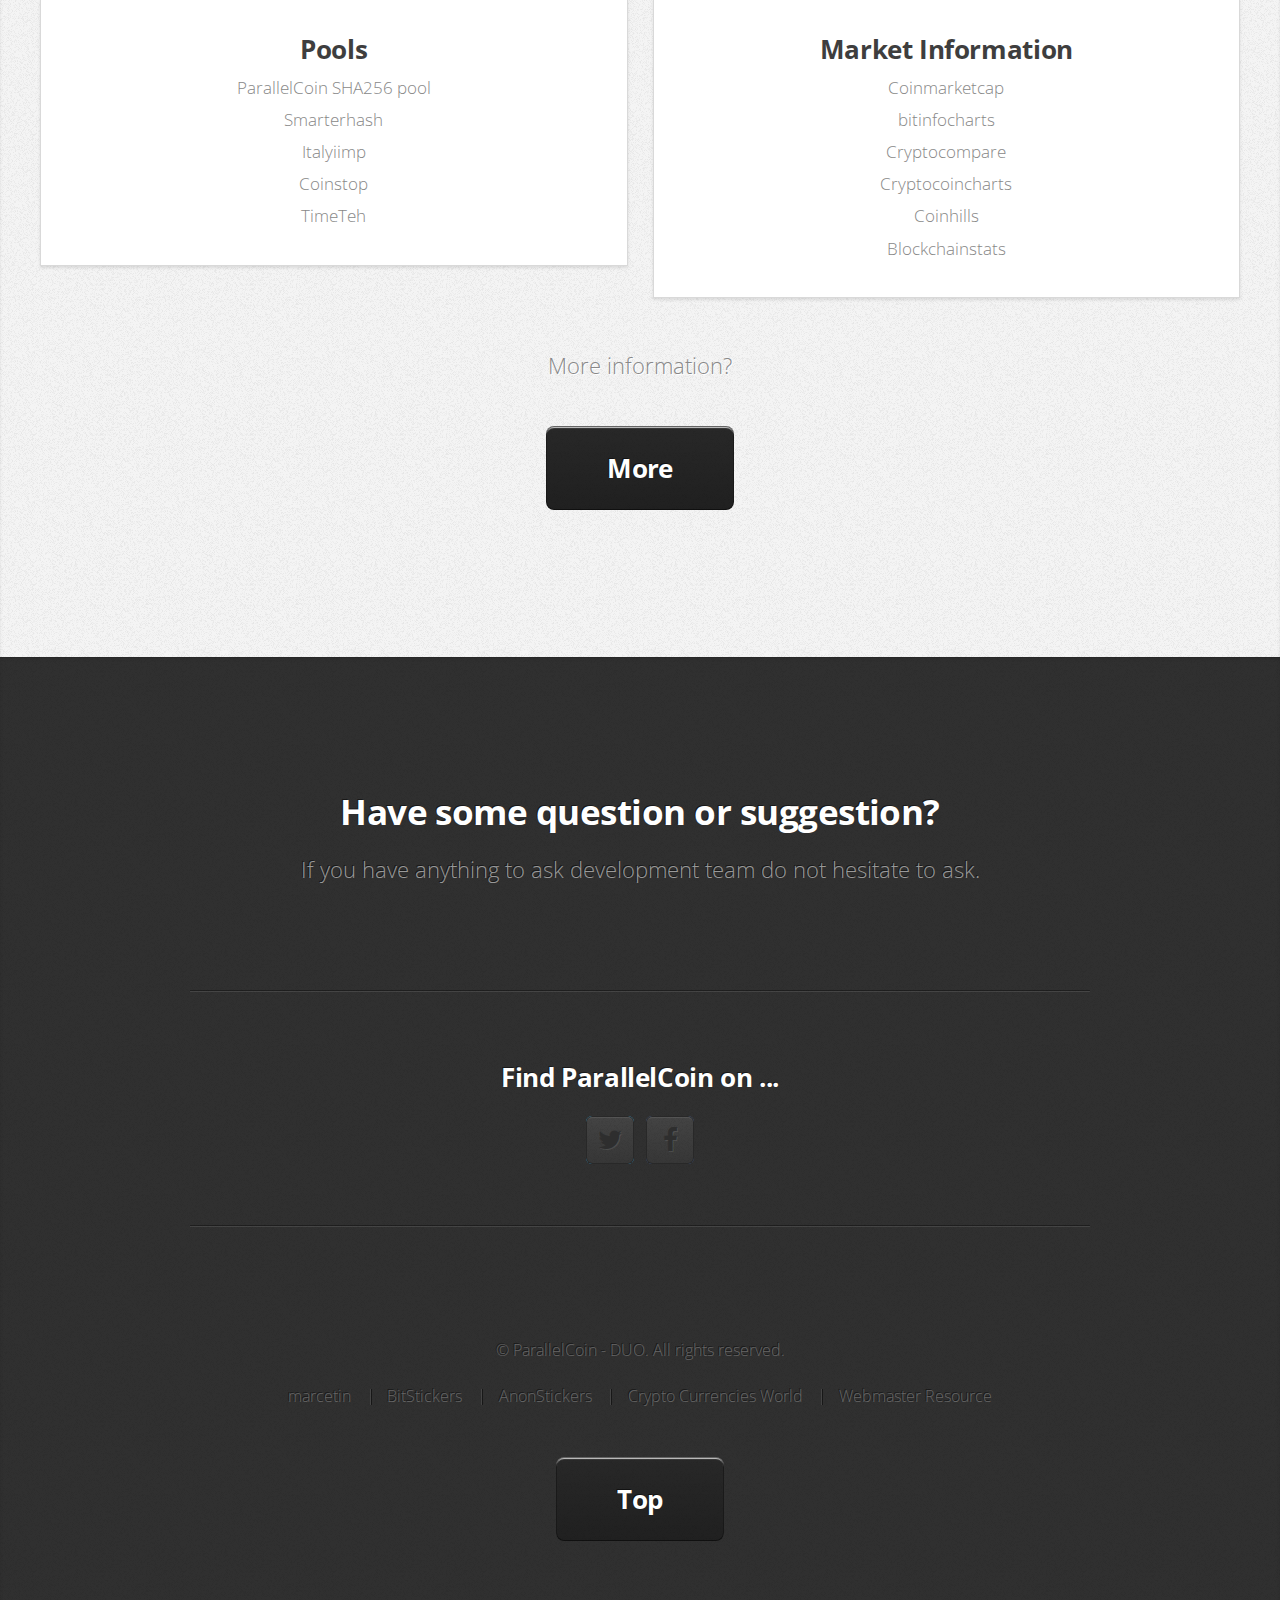
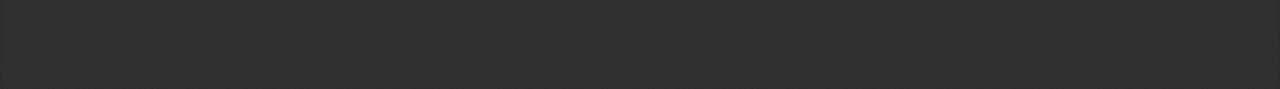
==== commit 5c1b282e: "Update index.html" ====
--- a/parallelcoin.info/index.html
+++ b/parallelcoin.info/index.html
@@ -43,8 +43,8 @@
 <header>
 <h1>What is Parallelcoin?</h1>
 </header>
-<p>Parallelcoin is an new digital currency that enables instant payments to anyone, anywhere in the world. <br>Parallelcoin uses peer-to-peer technology to operate with no central authority: managing transactions and issuing money are carried out collectively by the network.<br><br> Parallelcoin (<b>DUO</b>) is listed on <a href="https://www.cryptopia.co.nz/Exchange?market=DUO_BTC" target="_blank"><u>Cryptopia</u></a><br>
-	Coming to <a href="https://bittrex.com" target="_blank"><u>Bittrex</u></a> May 9, 2018</p>
+<p>Parallelcoin is an new digital currency that enables instant payments to anyone, anywhere in the world. <br>Parallelcoin uses peer-to-peer technology to operate with no central authority: managing transactions and issuing money are carried out collectively by the network.<br> Parallelcoin (DUO) is listed on <a href="https://www.cryptopia.co.nz/Exchange?market=DUO_BTC" target="_blank"><u>Cryptopia</u></a><br>
+	Coming May 9, 2018 to <a href="https://bittrex.com" target="_blank"><u>Bittrex</u></a></p>
 <a href="#specs" class="button big scrolly">Specifications</a>
 </div>
 </div>
